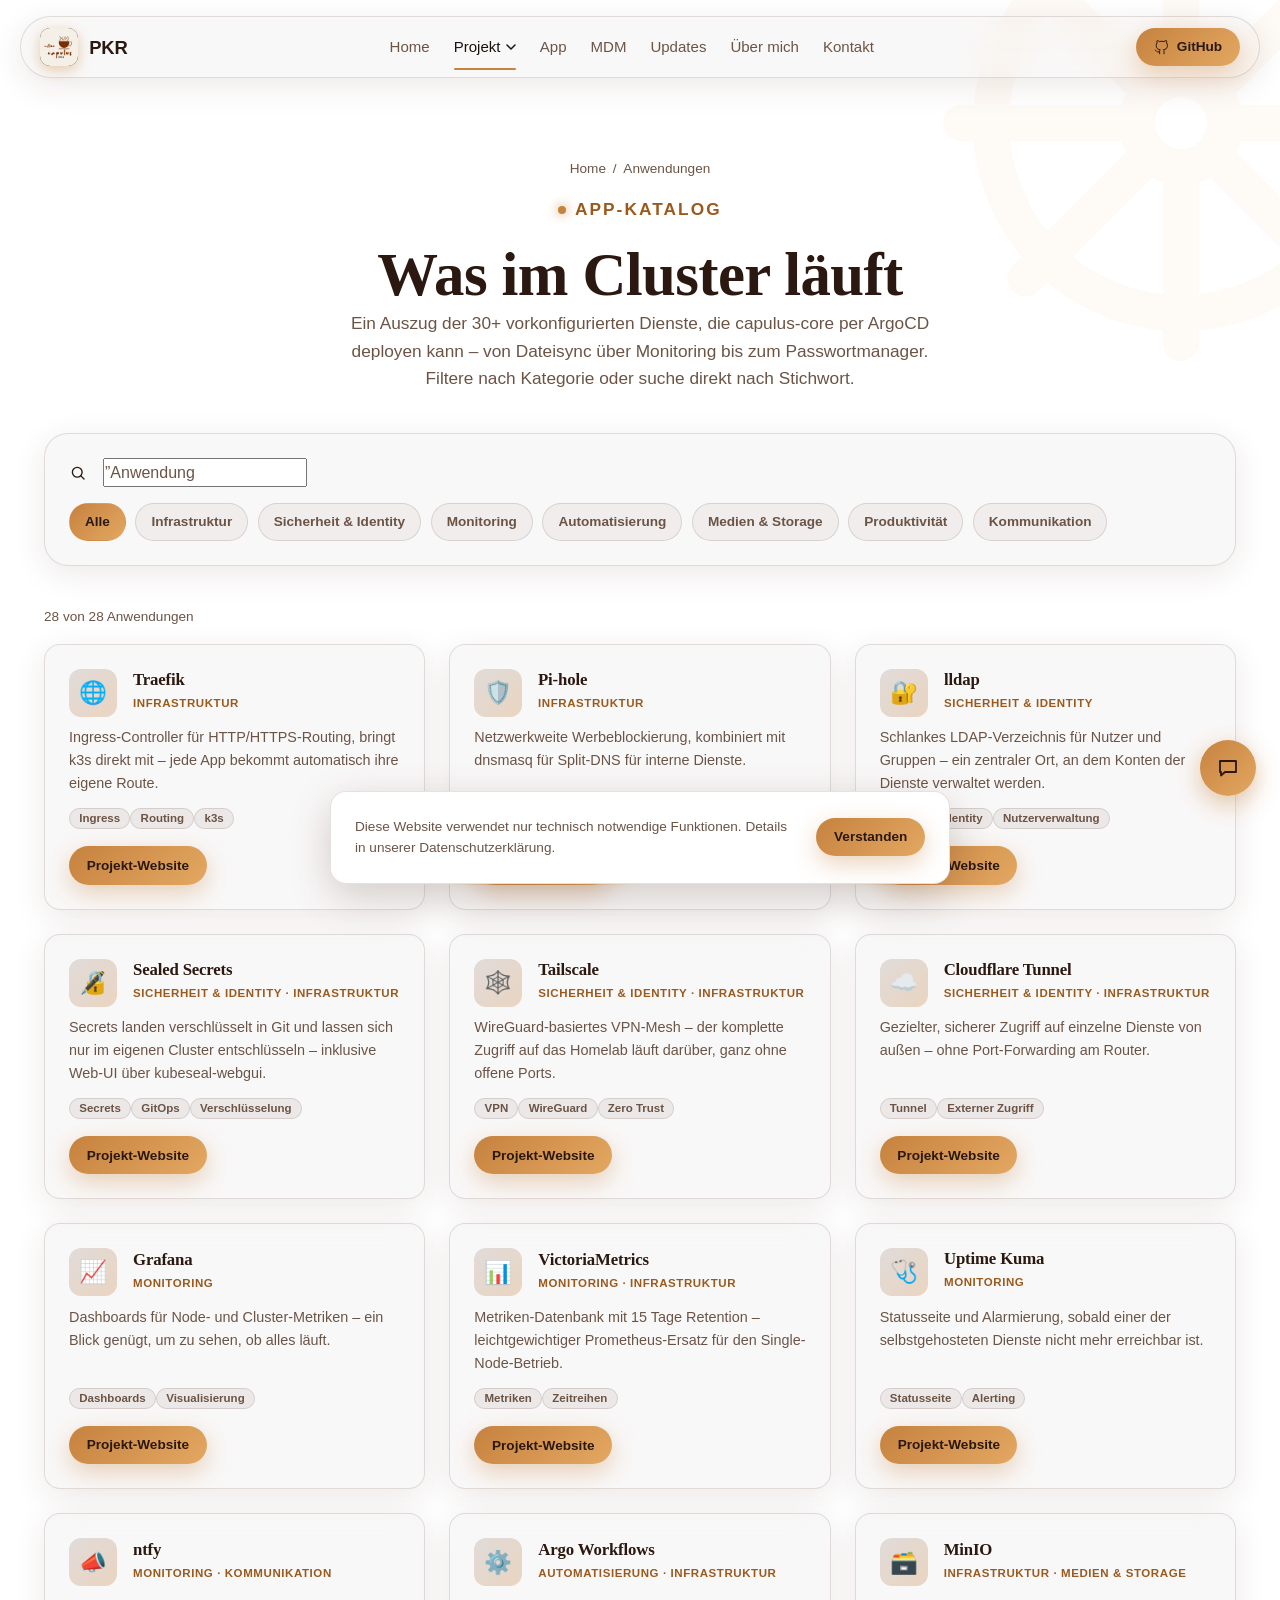
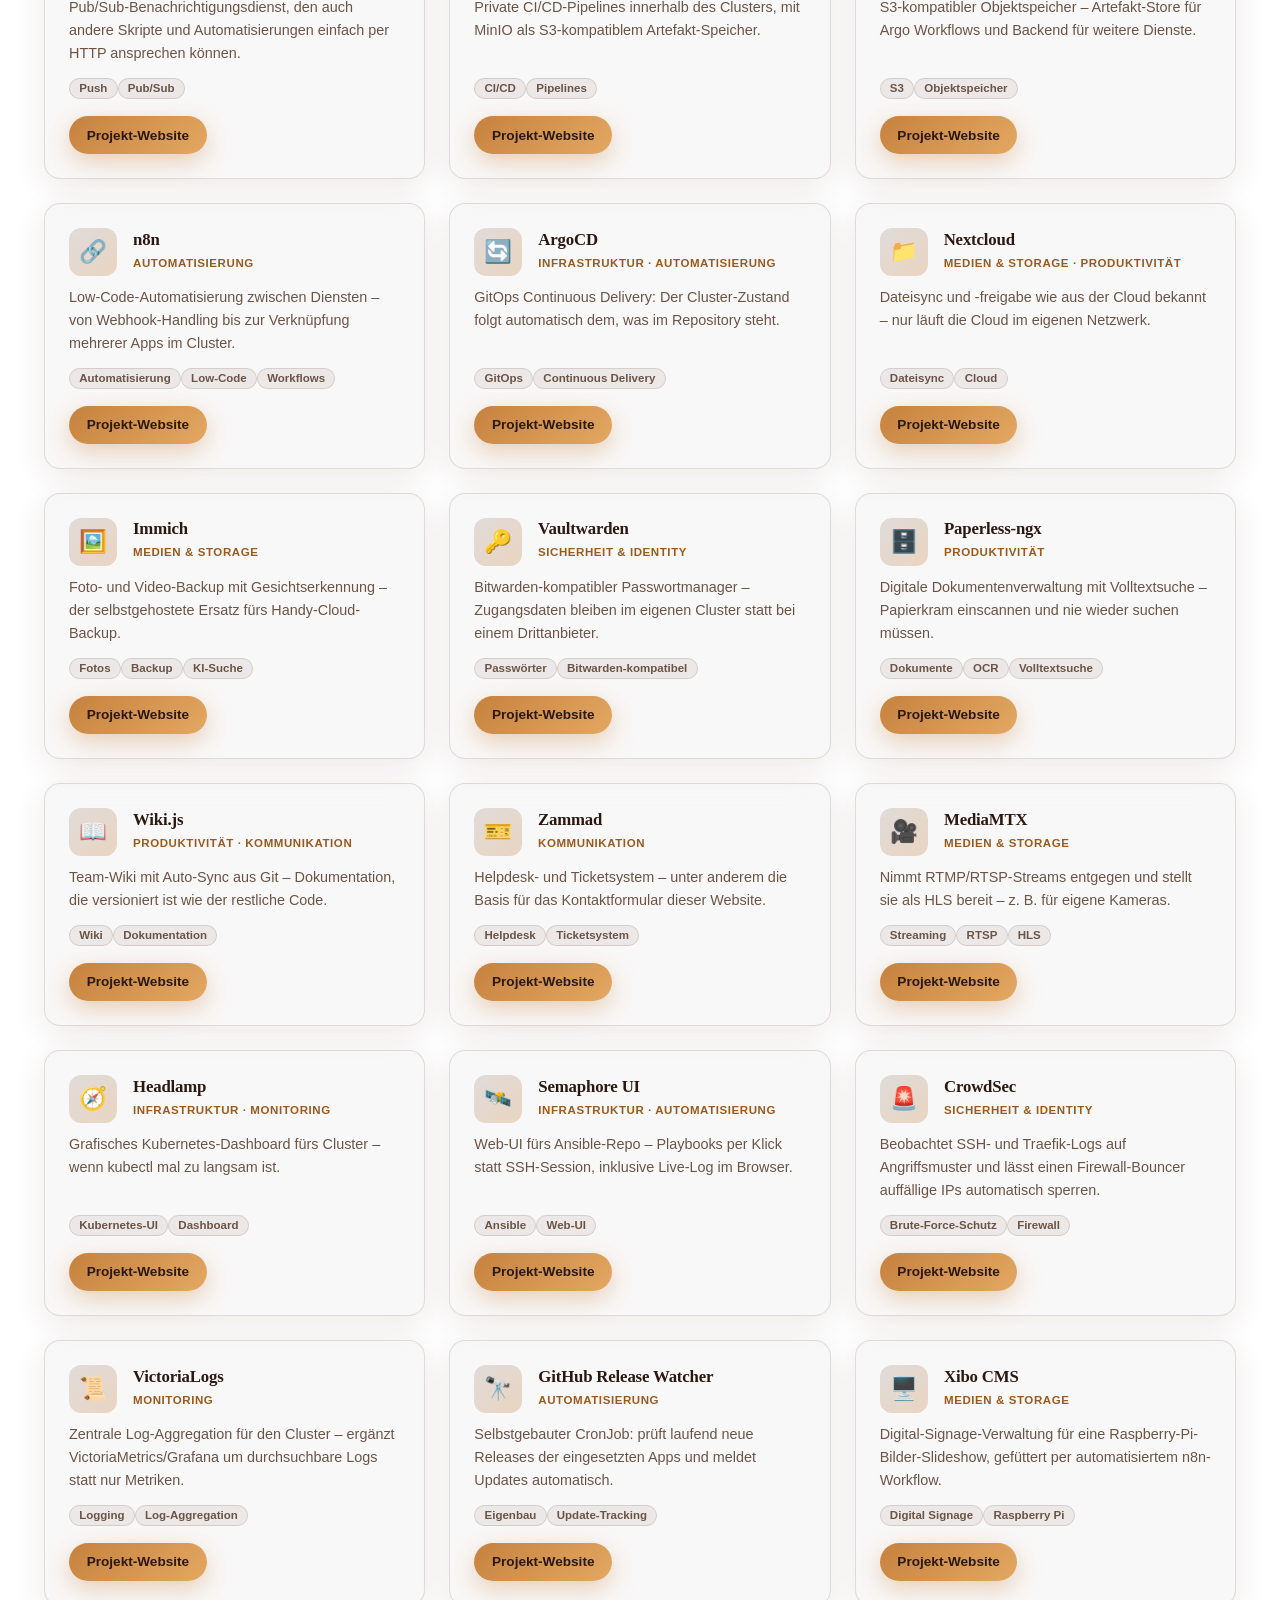
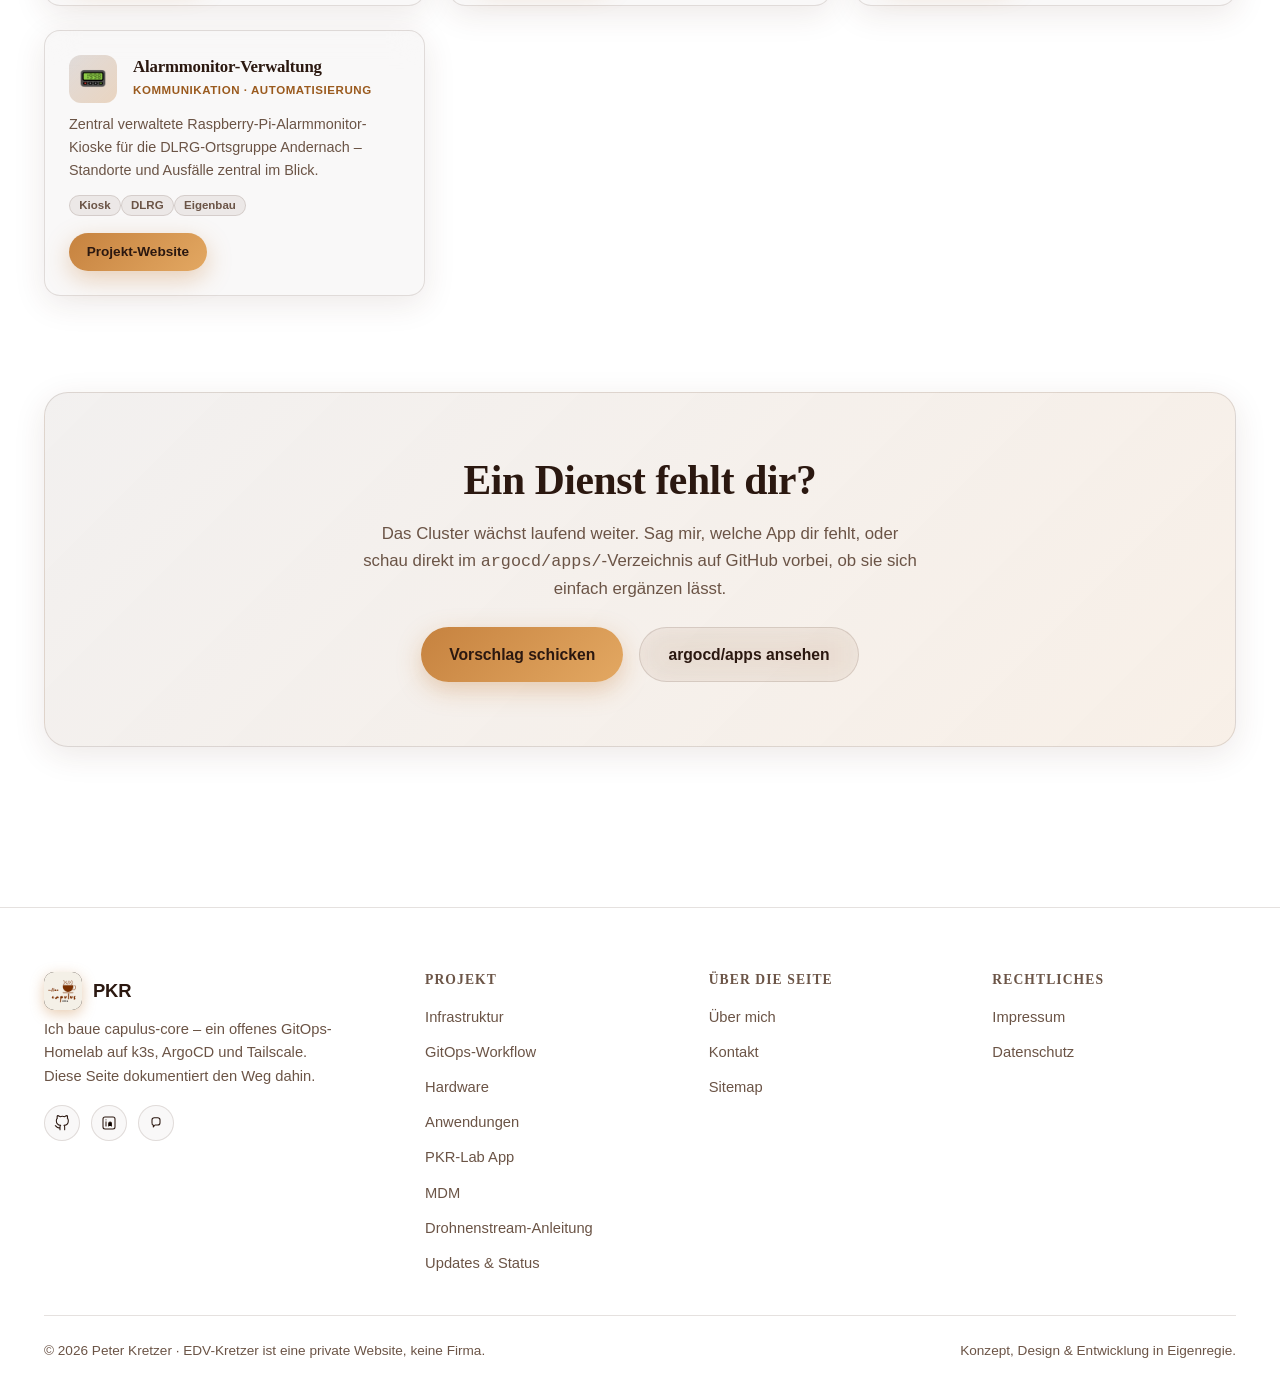
==== anwendungen.html @ 125790af "fix(seo): Domain der Website auf www.pkr-service.de umstellen Die Domain edv-kretzer.de ist abgescha" ====
<!DOCTYPE html>
<html lang="de">
<head>
  <meta charset="UTF-8">
  <meta name="viewport" content="width=device-width, initial-scale=1.0">
  <title>Anwendungen – Self-Hosted Services im capulus-core Cluster | PKR</title>
  <meta name="description" content="Ein Auszug der 30+ vorkonfigurierten Anwendungen in capulus-core: Nextcloud, Immich, Vaultwarden, Grafana, ArgoCD und mehr – durchsuchbar nach Kategorie.">
  <meta name="theme-color" content="#ffffff">
  <link rel="icon" type="image/png" href="assets/icons/logo-pkr.png">
  <meta name="robots" content="index, follow">
  <link rel="canonical" href="https://www.pkr-service.de/anwendungen/">

  <link rel="stylesheet" href="css/style.css">
  <link rel="stylesheet" href="css/animations.css">
  <meta property="og:type" content="website" data-seo>
  <meta property="og:site_name" content="PKR" data-seo>
  <meta property="og:title" content="Anwendungen – Self-Hosted Services im capulus-core Cluster" data-seo>
  <meta property="og:description" content="Ein Auszug der 30+ vorkonfigurierten Anwendungen in capulus-core: Nextcloud, Immich, Vaultwarden, Grafana, ArgoCD und mehr – durchsuchbar nach Kategorie." data-seo>
  <meta property="og:url" content="https://www.pkr-service.de/anwendungen/" data-seo>
  <meta property="og:locale" content="de_DE" data-seo>
  <meta property="og:image" content="https://www.pkr-service.de/assets/images/screenshot-uptime-kuma.png" data-seo>
  <meta name="twitter:card" content="summary_large_image" data-seo>
  <meta name="twitter:title" content="Anwendungen – Self-Hosted Services im capulus-core Cluster" data-seo>
  <meta name="twitter:description" content="Ein Auszug der 30+ vorkonfigurierten Anwendungen in capulus-core: Nextcloud, Immich, Vaultwarden, Grafana, ArgoCD und mehr – durchsuchbar nach Kategorie." data-seo>
  <script type="application/ld+json" data-seo>
{
  "@context": "https://schema.org",
  "@graph": [
    {
      "@type": "WebPage",
      "@id": "https://www.pkr-service.de/anwendungen/#webpage",
      "url": "https://www.pkr-service.de/anwendungen/",
      "name": "Anwendungen – Self-Hosted Services im capulus-core Cluster",
      "description": "Ein Auszug der 30+ vorkonfigurierten Anwendungen in capulus-core: Nextcloud, Immich, Vaultwarden, Grafana, ArgoCD und mehr – durchsuchbar nach Kategorie.",
      "inLanguage": "de-DE",
      "isPartOf": {
        "@id": "https://www.pkr-service.de/#website"
      }
    },
    {
      "@type": "BreadcrumbList",
      "itemListElement": [
        {
          "@type": "ListItem",
          "position": 1,
          "name": "Home",
          "item": "https://www.pkr-service.de/"
        },
        {
          "@type": "ListItem",
          "position": 2,
          "name": "Projekt",
          "item": "https://www.pkr-service.de/projekt/"
        },
        {
          "@type": "ListItem",
          "position": 3,
          "name": "Anwendungen",
          "item": "https://www.pkr-service.de/anwendungen/"
        }
      ]
    },
    {
      "@type": "ItemList",
      "name": "Anwendungen",
      "itemListElement": [
        {
          "@type": "ListItem",
          "position": 1,
          "name": "Traefik",
          "url": "https://traefik.io/traefik/"
        },
        {
          "@type": "ListItem",
          "position": 2,
          "name": "Pi-hole",
          "url": "https://pi-hole.net/"
        },
        {
          "@type": "ListItem",
          "position": 3,
          "name": "lldap",
          "url": "https://github.com/lldap/lldap"
        },
        {
          "@type": "ListItem",
          "position": 4,
          "name": "Sealed Secrets",
          "url": "https://github.com/bitnami-labs/sealed-secrets"
        },
        {
          "@type": "ListItem",
          "position": 5,
          "name": "Tailscale",
          "url": "https://tailscale.com/"
        },
        {
          "@type": "ListItem",
          "position": 6,
          "name": "Cloudflare Tunnel",
          "url": "https://www.cloudflare.com/products/tunnel/"
        },
        {
          "@type": "ListItem",
          "position": 7,
          "name": "Grafana",
          "url": "https://grafana.com/"
        },
        {
          "@type": "ListItem",
          "position": 8,
          "name": "VictoriaMetrics",
          "url": "https://victoriametrics.com/"
        },
        {
          "@type": "ListItem",
          "position": 9,
          "name": "Uptime Kuma",
          "url": "https://github.com/louislam/uptime-kuma"
        },
        {
          "@type": "ListItem",
          "position": 10,
          "name": "ntfy",
          "url": "https://ntfy.sh/"
        },
        {
          "@type": "ListItem",
          "position": 11,
          "name": "Argo Workflows",
          "url": "https://argoproj.github.io/workflows/"
        },
        {
          "@type": "ListItem",
          "position": 12,
          "name": "MinIO",
          "url": "https://min.io/"
        },
        {
          "@type": "ListItem",
          "position": 13,
          "name": "n8n",
          "url": "https://n8n.io/"
        },
        {
          "@type": "ListItem",
          "position": 14,
          "name": "ArgoCD",
          "url": "https://argo-cd.readthedocs.io/"
        },
        {
          "@type": "ListItem",
          "position": 15,
          "name": "Nextcloud",
          "url": "https://nextcloud.com/"
        },
        {
          "@type": "ListItem",
          "position": 16,
          "name": "Immich",
          "url": "https://immich.app/"
        },
        {
          "@type": "ListItem",
          "position": 17,
          "name": "Vaultwarden",
          "url": "https://github.com/dani-garcia/vaultwarden"
        },
        {
          "@type": "ListItem",
          "position": 18,
          "name": "Paperless-ngx",
          "url": "https://docs.paperless-ngx.com/"
        },
        {
          "@type": "ListItem",
          "position": 19,
          "name": "Wiki.js",
          "url": "https://js.wiki/"
        },
        {
          "@type": "ListItem",
          "position": 20,
          "name": "Zammad",
          "url": "https://zammad.org/"
        },
        {
          "@type": "ListItem",
          "position": 21,
          "name": "MediaMTX",
          "url": "https://github.com/bluenviron/mediamtx"
        },
        {
          "@type": "ListItem",
          "position": 22,
          "name": "Headlamp",
          "url": "https://headlamp.dev/"
        },
        {
          "@type": "ListItem",
          "position": 23,
          "name": "Semaphore UI",
          "url": "https://semaphoreui.com/"
        },
        {
          "@type": "ListItem",
          "position": 24,
          "name": "CrowdSec",
          "url": "https://www.crowdsec.net/"
        },
        {
          "@type": "ListItem",
          "position": 25,
          "name": "VictoriaLogs",
          "url": "https://docs.victoriametrics.com/victorialogs/"
        },
        {
          "@type": "ListItem",
          "position": 26,
          "name": "GitHub Release Watcher",
          "url": "https://github.com/pkr-lab/capulus-core/tree/main/argocd/apps/tech/github-release-watcher"
        },
        {
          "@type": "ListItem",
          "position": 27,
          "name": "Xibo CMS",
          "url": "https://xibosignage.com/"
        },
        {
          "@type": "ListItem",
          "position": 28,
          "name": "Alarmmonitor-Verwaltung",
          "url": "https://github.com/pkr-lab/capulus-core/tree/main/argocd/apps/tech/alamos-apager"
        }
      ]
    }
  ]
}
  </script>
</head>
<body>
  <div class="bg-wheel bg-wheel-sm" aria-hidden="true"><svg><use href="assets/icons/sprite.svg#icon-wheel"></use></svg></div>
  <a class="skip-link" href="#main">Zum Inhalt springen</a>

  <header class="site-header">
    <div class="container nav-inner glass">
      <a href="index.html" class="brand" aria-label="PKR Startseite">
        <span class="brand-mark"><img src="assets/icons/logo-pkr.png" width="38" height="38" alt=""></span>
        <span>PKR</span>
      </a>
      <nav class="nav-links" aria-label="Hauptnavigation">
        <a href="index.html">Home</a>
        <div class="nav-dropdown">
          <button type="button" class="nav-dropdown-trigger" aria-expanded="false" aria-haspopup="true" aria-controls="projekt-menu">
            Projekt
            <svg class="nav-dropdown-caret" width="10" height="10" viewBox="0 0 10 6" aria-hidden="true"><path d="M1 1l4 4 4-4" stroke="currentColor" stroke-width="1.5" fill="none" stroke-linecap="round" stroke-linejoin="round"/></svg>
          </button>
          <div class="nav-dropdown-menu" id="projekt-menu">
            <a href="projekt.html">Projekt-Übersicht</a>
            <a href="capulus.html">capulus im Überblick</a>
            <a href="anwendungen.html" aria-current="page">Anwendungen</a>
            <a href="mediamtx-drohnenstream.html">Drohnenstream-Anleitung</a>
          </div>
        </div>
        <a href="app.html">App</a>
        <a href="mdm.html">MDM</a>
        <a href="updates.html">Updates</a>
        <a href="ueber-mich.html">Über mich</a>
        <a href="kontakt.html">Kontakt</a>
      </nav>
      <a href="https://github.com/pkr-lab" target="_blank" rel="noopener" class="btn btn-primary btn-sm nav-cta"><svg width="15" height="15"><use href="assets/icons/sprite.svg#icon-github"></use></svg> GitHub</a>
      <button class="nav-toggle" aria-label="Menü öffnen" aria-expanded="false" aria-controls="mobile-menu">
        <span></span><span></span><span></span>
      </button>
    </div>
  </header>

  <div class="mobile-menu" id="mobile-menu">
    <a href="index.html">Home</a>
    <a href="projekt.html">Projekt</a>
    <a href="capulus.html" class="sub">capulus im Überblick</a>
    <a href="anwendungen.html" aria-current="page" class="sub">Anwendungen</a>
    <a href="mediamtx-drohnenstream.html" class="sub">Drohnenstream-Anleitung</a>
    <a href="app.html">App</a>
    <a href="mdm.html">MDM</a>
    <a href="updates.html">Updates</a>
    <a href="ueber-mich.html">Über mich</a>
    <a href="kontakt.html">Kontakt</a>
    <a href="https://github.com/pkr-lab" target="_blank" rel="noopener" class="btn btn-primary mt-4"><svg width="16" height="16"><use href="assets/icons/sprite.svg#icon-github"></use></svg> GitHub ansehen</a>
  </div>

  <main id="main">
    <section class="page-hero container">
      <div class="breadcrumbs"><a href="index.html">Home</a><span>/</span><span>Anwendungen</span></div>
      <p class="eyebrow text-center">App-Katalog</p>
      <h1>Was im Cluster läuft</h1>
      <p>Ein Auszug der 30+ vorkonfigurierten Dienste, die capulus-core per ArgoCD deployen kann – von Dateisync über Monitoring bis zum Passwortmanager. Filtere nach Kategorie oder suche direkt nach Stichwort.</p>
    </section>

    <section class="container">
      <div class="toolbar glass">
        <div class="search-row">
          <svg width="18" height="18" aria-hidden="true"><use href="assets/icons/sprite.svg#icon-search"></use></svg>
          <label class="visually-hidden" for="app-search">Anwendungen durchsuchen</label>
          <input type=”search” id=”app-search” placeholder=”Anwendung suchen, z. B. „Nextcloud”…” autocomplete=”off”>
        </div>
        <div class="filter-row" id="filter-row" role="group" aria-label="Nach Bereich filtern"></div>
      </div>

      <p class="results-meta" id="results-meta" aria-live="polite">Anwendungen werden geladen …</p>

      <div class="grid grid-3" id="app-grid" aria-live="polite"></div>
    </section>

    <section class="section">
      <div class="container">
        <div class="cta-section glass reveal">
          <h2>Ein Dienst fehlt dir?</h2>
          <p>Das Cluster wächst laufend weiter. Sag mir, welche App dir fehlt, oder schau direkt im <code>argocd/apps/</code>-Verzeichnis auf GitHub vorbei, ob sie sich einfach ergänzen lässt.</p>
          <div class="cta-actions">
            <a href="kontakt.html?interesse=Neuer%20Dienst" class="btn btn-primary">Vorschlag schicken</a>
            <a href="https://github.com/pkr-lab/capulus-core/tree/main/argocd/apps" target="_blank" rel="noopener" class="btn btn-outline">argocd/apps ansehen</a>
          </div>
        </div>
      </div>
    </section>
  </main>

  <footer class="site-footer">
    <div class="container">
      <div class="footer-grid">
        <div class="footer-brand">
          <a href="index.html" class="brand">
            <span class="brand-mark"><img src="assets/icons/logo-pkr.png" width="38" height="38" alt=""></span>
            <span>PKR</span>
          </a>
          <p>Ich baue capulus-core – ein offenes GitOps-Homelab auf k3s, ArgoCD und Tailscale. Diese Seite dokumentiert den Weg dahin.</p>
          <div class="social-row mt-2">
            <a href="https://github.com/pkr-lab" target="_blank" rel="noopener" aria-label="GitHub"><svg width="16" height="16"><use href="assets/icons/sprite.svg#icon-github"></use></svg></a>
            <a href="#" aria-label="LinkedIn"><svg width="16" height="16"><use href="assets/icons/sprite.svg#icon-linkedin"></use></svg></a>
            <a href="#" aria-label="Mastodon"><svg width="16" height="16"><use href="assets/icons/sprite.svg#icon-mastodon"></use></svg></a>
          </div>
        </div>
        <div class="footer-col">
          <h4>Projekt</h4>
          <ul>
            <li><a href="projekt.html#infrastruktur">Infrastruktur</a></li>
            <li><a href="projekt.html#gitops">GitOps-Workflow</a></li>
            <li><a href="projekt.html#hardware">Hardware</a></li>
            <li><a href="anwendungen.html">Anwendungen</a></li>
            <li><a href="app.html">PKR-Lab App</a></li>
            <li><a href="mdm.html">MDM</a></li>
            <li><a href="mediamtx-drohnenstream.html">Drohnenstream-Anleitung</a></li>
            <li><a href="updates.html">Updates &amp; Status</a></li>
          </ul>
        </div>
        <div class="footer-col">
          <h4>Über die Seite</h4>
          <ul>
            <li><a href="ueber-mich.html">Über mich</a></li>
            <li><a href="kontakt.html">Kontakt</a></li>
            <li><a href="sitemap.html">Sitemap</a></li>
          </ul>
        </div>
        <div class="footer-col">
          <h4>Rechtliches</h4>
          <ul>
            <li><a href="impressum.html">Impressum</a></li>
            <li><a href="datenschutz.html">Datenschutz</a></li>
          </ul>
        </div>
      </div>
      <div class="footer-bottom">
        <span>© <span data-year></span> Peter Kretzer · EDV-Kretzer ist eine private Website, keine Firma.</span>
        <span>Konzept, Design &amp; Entwicklung in Eigenregie.</span>
      </div>
    </div>
  </footer>

  <div class="info-banner glass" role="status">
    <p>Diese Website verwendet nur technisch notwendige Funktionen. Details in unserer <a href="datenschutz.html">Datenschutzerklärung</a>.</p>
    <div class="info-banner-actions">
      <button class="btn btn-primary btn-sm" data-banner-accept>Verstanden</button>
    </div>
  </div>

  <script src="js/main.js"></script>
  <script src="js/apps.js"></script>

  <button type="button" class="open-zammad-chat chat-fab" aria-label="Chat öffnen">
    <svg width="22" height="22" aria-hidden="true"><use href="assets/icons/sprite.svg#icon-chat"></use></svg>
  </button>

  <!-- Zammad Live-Chat -->
  <script src="https://support-tech.pke-lab.de/assets/chat/chat-no-jquery.min.js"></script>
  <script>
    (function () {
      new ZammadChat({
        chatId: 1,
        show: false,
        flat: true,
        background: '#3e2b22',
        fontSize: '12px',
        title: '<strong>Chat</strong> mit mir'
      });
    })();
  </script>
</body>
</html>
---- css/style.css ----
/* =========================================================
   EDV-Kretzer – Haupt-Stylesheet
   Mobile-First, Glassmorphism
   ========================================================= */

/* ---------- Design Tokens ---------- */
:root {
  /* Farben – Kaffee-Palette */
  --color-primary: #4a2c1f;
  --color-primary-light: #6e4530;
  --color-accent: #c6823f;
  --color-accent-light: #e3a862;
  --color-copper: #d9935a;
  --color-gold: #f0b87a;
  --color-danger: #c1440e;
  --color-bg-dark: #1b120d;
  --color-bg-dark-2: #26160f;
  --color-accent-text: #9a5a1e;
  --color-bg: #ffffff;
  --color-bg-light: #f4e8d8;
  --color-white: #ffffff;
  --color-heading: #1b120d;
  --color-text: #2b1810;
  --color-text-muted: #6b5446;
  --color-text-dark: #2b1810;

  /* Flächen auf hellem Grund (auf dunklen Mockups umgekehrt, siehe unten) */
  --tint-1: rgba(74, 44, 31, 0.03);
  --tint-2: rgba(74, 44, 31, 0.05);
  --tint-3: rgba(74, 44, 31, 0.08);

  /* Glas-Effekt */
  --glass-bg: rgba(74, 44, 31, 0.03);
  --glass-bg-strong: rgba(74, 44, 31, 0.07);
  --glass-border: rgba(74, 44, 31, 0.14);
  --glass-blur: 16px;
  --glass-shadow: 0 8px 32px rgba(74, 44, 31, 0.1);

  /* Typografie */
  --font-base: -apple-system, BlinkMacSystemFont, "Segoe UI", Roboto, Helvetica, Arial, sans-serif;
  --font-display: Georgia, "Iowan Old Style", "Palatino Linotype", Palatino, serif;
  --font-mono: ui-monospace, "SF Mono", Menlo, Consolas, "Roboto Mono", monospace;

  /* Radius & Spacing */
  --radius-sm: 8px;
  --radius-md: 16px;
  --radius-lg: 24px;
  --radius-pill: 999px;
  --space-1: 0.5rem;
  --space-2: 1rem;
  --space-3: 1.5rem;
  --space-4: 2.5rem;
  --space-5: 4rem;
  --space-6: 6rem;

  /* Layout */
  --container-width: 1240px;
  --header-height: 76px;

  /* Transitions */
  --ease: cubic-bezier(0.2, 0.8, 0.2, 1);
  --transition-fast: 0.2s var(--ease);
  --transition-med: 0.4s var(--ease);
}

/* Dunkle Mockups (Terminal, Monitor) behalten das dunkle Farbschema */
.device,
.monitor-frame {
  --color-text: #f4e8d8;
  --color-text-muted: #c9ab8e;
  --color-heading: #ffffff;
  --color-accent-text: var(--color-accent-light);
  --tint-1: rgba(255, 230, 200, 0.03);
  --tint-2: rgba(255, 230, 200, 0.05);
  --tint-3: rgba(255, 230, 200, 0.08);
  --glass-bg: rgba(255, 230, 200, 0.06);
  --glass-bg-strong: rgba(255, 230, 200, 0.1);
  --glass-border: rgba(255, 220, 180, 0.14);
  color: var(--color-text);
}

/* ---------- Reset ---------- */
*,
*::before,
*::after {
  box-sizing: border-box;
  margin: 0;
  padding: 0;
}

html {
  scroll-behavior: smooth;
  -webkit-text-size-adjust: 100%;
}

@media (prefers-reduced-motion: reduce) {
  html {
    scroll-behavior: auto;
  }
  *,
  *::before,
  *::after {
    animation-duration: 0.01ms !important;
    animation-iteration-count: 1 !important;
    transition-duration: 0.01ms !important;
    scroll-behavior: auto !important;
  }
}

body {
  font-family: var(--font-base);
  background: var(--color-bg);
  color: var(--color-text);
  line-height: 1.6;
  min-height: 100vh;
  overflow-x: hidden;
}

img {
  max-width: 100%;
  display: block;
}

a {
  color: inherit;
  text-decoration: none;
}

ul {
  list-style: none;
}

button {
  font: inherit;
  cursor: pointer;
  border: none;
  background: none;
  color: inherit;
}

input,
textarea,
select {
  font: inherit;
  color: inherit;
}

h1, h2, h3, h4 {
  font-family: var(--font-display);
  font-weight: 700;
  line-height: 1.15;
  letter-spacing: -0.01em;
}

h1 { font-size: clamp(2.2rem, 5vw + 1rem, 3.8rem); }
h2 { font-size: clamp(1.8rem, 3vw + 1rem, 2.6rem); }
h3 { font-size: clamp(1.3rem, 1.5vw + 1rem, 1.6rem); }

p { color: var(--color-text-muted); }

.container {
  width: 100%;
  max-width: var(--container-width);
  margin-inline: auto;
  padding-inline: var(--space-2);
}

@media (min-width: 768px) {
  .container { padding-inline: var(--space-3); }
}

.section {
  padding-block: var(--space-6);
}

.section-head {
  max-width: 720px;
  margin-inline: auto;
  text-align: center;
  margin-bottom: var(--space-5);
}

.eyebrow {
  display: inline-flex;
  align-items: center;
  gap: 0.5em;
  font-size: 0.8rem;
  font-weight: 700;
  letter-spacing: 0.12em;
  text-transform: uppercase;
  color: var(--color-accent-text);
  margin-bottom: var(--space-2);
}

.eyebrow::before {
  content: "";
  width: 8px;
  height: 8px;
  border-radius: 50%;
  background: var(--color-accent);
  box-shadow: 0 0 12px var(--color-accent);
}

.section-head h2 { margin-bottom: var(--space-2); }
.section-head p { font-size: 1.05rem; }

/* Skip Link (a11y) */
.skip-link {
  position: absolute;
  left: -999px;
  top: 0;
  background: var(--color-accent);
  color: var(--color-text-dark);
  padding: 0.75em 1.25em;
  z-index: 999;
  border-radius: 0 0 var(--radius-sm) 0;
}
.skip-link:focus {
  left: 0;
}

:focus-visible {
  outline: 2px solid var(--color-accent);
  outline-offset: 3px;
  border-radius: 4px;
}

/* ---------- Glassmorphism Basiskomponenten ---------- */
.glass {
  background: var(--glass-bg);
  border: 1px solid var(--glass-border);
  backdrop-filter: blur(var(--glass-blur)) saturate(140%);
  -webkit-backdrop-filter: blur(var(--glass-blur)) saturate(140%);
  box-shadow: var(--glass-shadow);
}

.glass-card {
  background: var(--glass-bg);
  border: 1px solid var(--glass-border);
  backdrop-filter: blur(var(--glass-blur)) saturate(140%);
  -webkit-backdrop-filter: blur(var(--glass-blur)) saturate(140%);
  border-radius: var(--radius-md);
  box-shadow: var(--glass-shadow);
  transition: transform var(--transition-med), box-shadow var(--transition-med), border-color var(--transition-med);
}

.glass-card:hover {
  transform: translateY(-6px);
  border-color: rgba(74, 44, 31, 0.28);
  box-shadow: 0 20px 45px rgba(74, 44, 31, 0.16);
}

/* ---------- Buttons ---------- */
.btn {
  display: inline-flex;
  align-items: center;
  justify-content: center;
  gap: 0.6em;
  padding: 0.9em 1.8em;
  border-radius: var(--radius-pill);
  font-weight: 600;
  font-size: 0.98rem;
  transition: transform var(--transition-fast), box-shadow var(--transition-fast), background var(--transition-fast), border-color var(--transition-fast);
  white-space: nowrap;
}

.btn-primary {
  background: linear-gradient(135deg, var(--color-accent) 0%, var(--color-accent-light) 100%);
  color: var(--color-text-dark);
  box-shadow: 0 8px 24px rgba(198, 130, 63, 0.35);
}
.btn-primary:hover {
  transform: translateY(-2px);
  box-shadow: 0 12px 32px rgba(198, 130, 63, 0.5);
}

.btn-outline {
  background: var(--glass-bg);
  border: 1px solid var(--glass-border);
  backdrop-filter: blur(var(--glass-blur));
  -webkit-backdrop-filter: blur(var(--glass-blur));
  color: var(--color-text);
}
.btn-outline:hover {
  background: var(--glass-bg-strong);
  transform: translateY(-2px);
}

.btn-sm {
  padding: 0.6em 1.3em;
  font-size: 0.85rem;
}

.btn-block { width: 100%; }

/* ---------- Header / Navigation ---------- */
.site-header {
  position: sticky;
  top: 0;
  z-index: 200;
  padding: var(--space-2) 0;
  transition: background var(--transition-med);
}

.site-header .nav-inner {
  display: flex;
  align-items: center;
  justify-content: space-between;
  gap: var(--space-2);
  padding: 0.7em 1.2em;
  border-radius: var(--radius-pill);
  transition: background var(--transition-med);
}

.site-header.scrolled .nav-inner {
  background: rgba(255, 255, 255, 0.88);
}

.brand {
  display: flex;
  align-items: center;
  gap: 0.6em;
  font-weight: 800;
  font-size: 1.15rem;
  letter-spacing: -0.01em;
  flex-shrink: 0;
}

.brand-mark {
  width: 38px;
  height: 38px;
  border-radius: 10px;
  overflow: hidden;
  display: flex;
  align-items: center;
  justify-content: center;
  background: var(--color-bg-dark);
  box-shadow: 0 4px 14px rgba(198, 130, 63, 0.4);
  flex-shrink: 0;
}

.brand-mark img { width: 100%; height: 100%; object-fit: cover; display: block; }

.brand span em {
  font-style: normal;
  color: var(--color-accent-text);
}

.nav-links {
  display: none;
  align-items: center;
  gap: var(--space-3);
}

.nav-links a {
  font-size: 0.94rem;
  font-weight: 500;
  color: var(--color-text-muted);
  position: relative;
  padding: 0.3em 0;
  transition: color var(--transition-fast);
}

.nav-links a:hover,
.nav-links a[aria-current="page"] {
  color: var(--color-heading);
}

.nav-links a[aria-current="page"]::after {
  content: "";
  position: absolute;
  left: 0;
  right: 0;
  bottom: -6px;
  height: 2px;
  background: var(--color-accent);
  border-radius: 2px;
}

.nav-dropdown {
  position: relative;
}

.nav-dropdown-trigger {
  display: flex;
  align-items: center;
  gap: 0.35em;
  font: inherit;
  font-size: 0.94rem;
  font-weight: 500;
  color: var(--color-text-muted);
  padding: 0.3em 0;
  position: relative;
  cursor: pointer;
  transition: color var(--transition-fast);
}

.nav-dropdown-trigger:hover,
.nav-dropdown-trigger[aria-expanded="true"],
.nav-dropdown-trigger.active {
  color: var(--color-heading);
}

.nav-dropdown-trigger.active::after {
  content: "";
  position: absolute;
  left: 0;
  right: 0;
  bottom: -6px;
  height: 2px;
  background: var(--color-accent);
  border-radius: 2px;
}

.nav-dropdown-caret {
  transition: transform var(--transition-fast);
}

.nav-dropdown:hover .nav-dropdown-caret,
.nav-dropdown-trigger[aria-expanded="true"] .nav-dropdown-caret {
  transform: rotate(180deg);
}

.nav-dropdown-menu {
  position: absolute;
  top: calc(100% + 14px);
  left: 50%;
  transform: translate(-50%, -6px);
  min-width: 240px;
  padding: 0.4em;
  border-radius: var(--radius-md);
  background: rgba(255, 255, 255, 0.98);
  backdrop-filter: blur(var(--glass-blur));
  -webkit-backdrop-filter: blur(var(--glass-blur));
  border: 1px solid var(--glass-border);
  box-shadow: var(--glass-shadow);
  display: flex;
  flex-direction: column;
  gap: 2px;
  opacity: 0;
  pointer-events: none;
  transition: opacity var(--transition-fast), transform var(--transition-fast);
  z-index: 220;
}

.nav-dropdown:hover .nav-dropdown-menu,
.nav-dropdown.open .nav-dropdown-menu {
  opacity: 1;
  pointer-events: auto;
  transform: translate(-50%, 0);
}

.nav-dropdown-menu a {
  display: block;
  padding: 0.65em 0.9em;
  border-radius: var(--radius-sm);
  font-size: 0.92rem;
  font-weight: 500;
  color: var(--color-text-muted);
  white-space: nowrap;
  transition: background var(--transition-fast), color var(--transition-fast);
}

.nav-dropdown-menu a:hover,
.nav-dropdown-menu a[aria-current="page"] {
  background: var(--glass-bg-strong);
  color: var(--color-heading);
}

.nav-cta {
  display: none;
}

.nav-toggle {
  display: flex;
  flex-direction: column;
  gap: 5px;
  padding: 0.5em;
  z-index: 210;
}

.nav-toggle span {
  width: 24px;
  height: 2px;
  background: var(--color-heading);
  border-radius: 2px;
  transition: transform var(--transition-fast), opacity var(--transition-fast);
}

.nav-toggle[aria-expanded="true"] span:nth-child(1) {
  transform: translateY(7px) rotate(45deg);
}
.nav-toggle[aria-expanded="true"] span:nth-child(2) {
  opacity: 0;
}
.nav-toggle[aria-expanded="true"] span:nth-child(3) {
  transform: translateY(-7px) rotate(-45deg);
}

.mobile-menu {
  position: fixed;
  inset: 0;
  z-index: 150;
  background: rgba(255, 255, 255, 0.94);
  backdrop-filter: blur(20px);
  -webkit-backdrop-filter: blur(20px);
  display: flex;
  flex-direction: column;
  align-items: center;
  justify-content: center;
  gap: var(--space-3);
  padding-block: var(--space-5);
  overflow-y: auto;
  transform: translateY(-100%);
  opacity: 0;
  transition: transform var(--transition-med), opacity var(--transition-med);
}

.mobile-menu.open {
  transform: translateY(0);
  opacity: 1;
}

.mobile-menu a {
  font-size: 1.4rem;
  font-weight: 600;
}

.mobile-menu a.sub {
  font-size: 1.05rem;
  font-weight: 500;
  color: var(--color-text-muted);
  margin-top: -0.7rem;
}

.mobile-menu a[aria-current="page"] {
  color: var(--color-accent-text);
}

@media (min-width: 960px) {
  .nav-links { display: flex; }
  .nav-cta { display: inline-flex; }
  .nav-toggle { display: none; }
  .mobile-menu { display: none !important; }
}

/* ---------- Hero ---------- */
.hero {
  position: relative;
  padding-block: var(--space-6) var(--space-5);
  overflow: hidden;
}

.hero-glow {
  position: absolute;
  top: -20%;
  left: 50%;
  width: 900px;
  height: 900px;
  transform: translateX(-50%);
  background: radial-gradient(circle, rgba(198, 130, 63, 0.08) 0%, rgba(74, 44, 31, 0.05) 40%, transparent 70%);
  filter: blur(10px);
  pointer-events: none;
  z-index: 0;
  animation: pulse-glow 8s ease-in-out infinite;
}

.hero-inner {
  position: relative;
  z-index: 1;
  display: grid;
  gap: var(--space-4);
  align-items: center;
}

@media (min-width: 960px) {
  .hero-inner {
    grid-template-columns: 1.1fr 0.9fr;
  }
}

.hero-content h1 { margin-bottom: var(--space-2); }
.hero-content h1 em {
  font-style: normal;
  background: linear-gradient(120deg, var(--color-accent-text), var(--color-accent) 60%, var(--color-copper));
  -webkit-background-clip: text;
  background-clip: text;
  color: transparent;
}

.hero-content p {
  font-size: 1.15rem;
  max-width: 540px;
  margin-bottom: var(--space-3);
}

.hero-actions {
  display: flex;
  flex-wrap: wrap;
  gap: var(--space-2);
  margin-bottom: var(--space-4);
}

.hero-stats {
  display: grid;
  grid-template-columns: repeat(3, 1fr);
  gap: var(--space-2);
  max-width: 480px;
}

.hero-stats .stat {
  padding: var(--space-2);
  border-radius: var(--radius-md);
  text-align: center;
}

.hero-stats .stat strong {
  display: block;
  font-size: 1.6rem;
  color: var(--color-heading);
  font-weight: 800;
}
.hero-stats .stat span {
  font-size: 0.78rem;
  color: var(--color-text-muted);
}

.hero-visual {
  position: relative;
  aspect-ratio: 4 / 3.2;
  border-radius: var(--radius-lg);
  padding: var(--space-3);
  display: flex;
  align-items: center;
  justify-content: center;
  perspective: 1200px;
}

.device {
  width: 100%;
  border-radius: var(--radius-md);
  overflow: hidden;
  border: 1px solid var(--glass-border);
  background: linear-gradient(160deg, #4a2c1f, #1b120d);
  box-shadow: 0 25px 60px rgba(74,44,31,0.3);
  animation: float-y 6s ease-in-out infinite;
}

.device svg { width: 100%; height: auto; display: block; }

.device .screen-bar {
  display: flex;
  gap: 6px;
  padding: 12px 16px;
  background: rgba(15, 8, 4, 0.25);
}
.device .screen-bar span {
  width: 9px;
  height: 9px;
  border-radius: 50%;
  background: rgba(255, 230, 200, 0.25);
}

.code-screen {
  padding: 1.4rem;
  font-family: var(--font-mono);
  font-size: 0.82rem;
  line-height: 1.9;
  color: var(--color-text);
  overflow-x: auto;
  -webkit-overflow-scrolling: touch;
  white-space: nowrap;
}
.code-screen .tok-muted { color: var(--color-text-muted); }
.code-screen .tok-key { color: var(--color-accent-text); font-weight: 600; }
.code-screen .tok-var { color: var(--color-copper); }
.code-screen .tok-hl { color: var(--color-gold); font-weight: 600; }

.code-cursor {
  display: inline-block;
  width: 0.5em;
  height: 1em;
  margin-left: 0.15em;
  background: var(--color-accent-light);
  vertical-align: text-bottom;
  animation: code-blink 1s steps(1) infinite;
}

.badge-float {
  position: absolute;
  padding: 0.6em 1em;
  border-radius: var(--radius-pill);
  font-size: 0.8rem;
  font-weight: 600;
  display: flex;
  align-items: center;
  gap: 0.5em;
  background: rgba(255, 255, 255, 0.92);
  z-index: 2;
  animation: float-y 5s ease-in-out infinite;
}

.badge-float.b1 { top: 6%; left: -4%; animation-delay: 0.5s; }
.badge-float.b2 { bottom: 8%; right: -6%; animation-delay: 1.2s; }

@media (max-width: 959px) {
  .badge-float { padding: 0.5em 0.85em; font-size: 0.72rem; max-width: calc(50% - 0.5em); }
  .badge-float.b1 { left: 2%; }
  .badge-float.b2 { right: 2%; }
}

.badge-float .dot {
  width: 8px; height: 8px; border-radius: 50%;
  background: #4caf50;
  box-shadow: 0 0 10px #4caf50;
}

/* ---------- Logo / Trust bar ---------- */
.trust-bar {
  padding-block: var(--space-3);
  border-top: 1px solid var(--glass-border);
  border-bottom: 1px solid var(--glass-border);
}
.trust-bar-inner {
  display: flex;
  flex-wrap: wrap;
  gap: var(--space-4);
  align-items: center;
  justify-content: center;
  text-align: center;
}
.trust-bar span.label {
  font-size: 0.78rem;
  text-transform: uppercase;
  letter-spacing: 0.1em;
  color: var(--color-text-muted);
  width: 100%;
}
.trust-bar .orgs {
  display: flex;
  flex-wrap: wrap;
  gap: var(--space-4);
  justify-content: center;
  font-weight: 700;
  color: var(--color-text-muted);
  opacity: 0.85;
  font-size: 1rem;
}

/* ---------- Cards Grid (Products/Features) ---------- */
.grid {
  display: grid;
  gap: var(--space-3);
}

.grid-3 { grid-template-columns: 1fr; }
.grid-2 { grid-template-columns: 1fr; }
.grid-4 { grid-template-columns: 1fr; }

@media (min-width: 640px) {
  .grid-2 { grid-template-columns: repeat(2, 1fr); }
  .grid-4 { grid-template-columns: repeat(2, 1fr); }
}

@media (min-width: 960px) {
  .grid-3 { grid-template-columns: repeat(3, 1fr); }
  .grid-4 { grid-template-columns: repeat(4, 1fr); }
}

.product-card, .feature-card {
  padding: var(--space-3);
  border-radius: var(--radius-md);
  display: flex;
  flex-direction: column;
  gap: var(--space-1);
}

.card-icon {
  width: 54px;
  height: 54px;
  border-radius: var(--radius-sm);
  display: flex;
  align-items: center;
  justify-content: center;
  background: linear-gradient(135deg, rgba(74,44,31,0.7), rgba(198,130,63,0.5));
  margin-bottom: var(--space-2);
  box-shadow: inset 0 0 0 1px rgba(255,230,200,0.12);
}
.card-icon svg { width: 26px; height: 26px; color: #fff; }

.product-card h3 { margin-bottom: 0.2em; }
.product-card p { font-size: 0.95rem; margin-bottom: var(--space-2); }

.product-card .tag-row {
  display: flex;
  flex-wrap: wrap;
  gap: 0.4em;
  margin-bottom: var(--space-2);
}

.tag {
  font-size: 0.72rem;
  font-weight: 600;
  padding: 0.3em 0.8em;
  border-radius: var(--radius-pill);
  background: var(--tint-3);
  border: 1px solid var(--glass-border);
  color: var(--color-text-muted);
}

.product-card .card-link {
  margin-top: auto;
  font-weight: 700;
  color: var(--color-accent-text);
  display: inline-flex;
  align-items: center;
  gap: 0.4em;
  transition: gap var(--transition-fast);
}
.product-card .card-link:hover { gap: 0.7em; }

/* ---------- CTA Section ---------- */
.cta-section {
  border-radius: var(--radius-lg);
  padding: var(--space-5) var(--space-3);
  text-align: center;
  position: relative;
  overflow: hidden;
  background: linear-gradient(135deg, rgba(74,44,31,0.07), rgba(198,130,63,0.12));
}

.cta-section h2 { margin-bottom: var(--space-2); }
.cta-section p { max-width: 560px; margin-inline: auto; margin-bottom: var(--space-3); font-size: 1.05rem; }
.cta-actions { display: flex; flex-wrap: wrap; gap: var(--space-2); justify-content: center; }

/* ---------- Footer ---------- */
.site-footer {
  border-top: 1px solid var(--glass-border);
  padding-block: var(--space-5) var(--space-3);
  margin-top: var(--space-5);
}

.footer-grid {
  display: grid;
  gap: var(--space-4);
  grid-template-columns: 1fr;
  margin-bottom: var(--space-4);
}

@media (min-width: 768px) {
  .footer-grid { grid-template-columns: 1.4fr 1fr 1fr 1fr; }
}

.footer-brand p { max-width: 300px; font-size: 0.92rem; margin-top: var(--space-1); }

.footer-col h4 {
  font-size: 0.85rem;
  text-transform: uppercase;
  letter-spacing: 0.08em;
  color: var(--color-text-muted);
  margin-bottom: var(--space-2);
}

.footer-col ul { display: flex; flex-direction: column; gap: 0.6em; }
.footer-col a { font-size: 0.92rem; color: var(--color-text-muted); transition: color var(--transition-fast); }
.footer-col a:hover { color: var(--color-heading); }

.footer-bottom {
  display: flex;
  flex-wrap: wrap;
  gap: var(--space-2);
  justify-content: space-between;
  align-items: center;
  padding-top: var(--space-3);
  border-top: 1px solid var(--glass-border);
  font-size: 0.85rem;
  color: var(--color-text-muted);
}

.social-row { display: flex; gap: 0.7em; }
.social-row a {
  width: 36px; height: 36px;
  display: flex; align-items: center; justify-content: center;
  border-radius: 50%;
  background: var(--glass-bg);
  border: 1px solid var(--glass-border);
  transition: background var(--transition-fast), transform var(--transition-fast);
}
.social-row a:hover { background: var(--glass-bg-strong); transform: translateY(-2px); }
.social-row svg { width: 16px; height: 16px; }

/* ---------- Page Header (Sub-pages) ---------- */
.page-hero {
  padding-block: var(--space-5) var(--space-4);
  text-align: center;
}
.page-hero p { max-width: 620px; margin-inline: auto; font-size: 1.08rem; }
.breadcrumbs {
  display: flex;
  gap: 0.5em;
  justify-content: center;
  font-size: 0.85rem;
  color: var(--color-text-muted);
  margin-bottom: var(--space-2);
}
.breadcrumbs a:hover { color: var(--color-heading); }

/* ---------- Solutions Page ---------- */
.solution-block {
  padding-block: var(--space-5);
  display: grid;
  gap: var(--space-4);
  align-items: center;
}
@media (min-width: 960px) {
  .solution-block { grid-template-columns: 1fr 1fr; }
  .solution-block.reverse .solution-visual { order: 2; }
}

.solution-visual {
  border-radius: var(--radius-lg);
  padding: var(--space-3);
  min-height: 320px;
  display: flex;
  align-items: center;
  justify-content: center;
  position: relative;
}

.solution-text .eyebrow { margin-bottom: var(--space-1); }
.solution-text h2 { margin-bottom: var(--space-2); }
.solution-text p { margin-bottom: var(--space-2); font-size: 1.02rem; }
.solution-text ul { display: flex; flex-direction: column; gap: 0.7em; margin-bottom: var(--space-3); }
.solution-text ul li {
  display: flex;
  align-items: flex-start;
  gap: 0.7em;
  font-size: 0.96rem;
  color: var(--color-text);
}
.solution-text ul li svg { width: 20px; height: 20px; flex-shrink: 0; color: #4caf50; margin-top: 2px; }

.divider {
  height: 1px;
  background: linear-gradient(90deg, transparent, var(--glass-border), transparent);
  margin-block: var(--space-2);
}

/* Alarmmonitor 3D scene */
.alarm-monitor-3d {
  perspective: 1400px;
  padding-block: var(--space-4);
}
.monitor-frame {
  transform-style: preserve-3d;
  transform: rotateX(8deg) rotateY(-10deg);
  transition: transform 0.15s ease-out;
  border-radius: var(--radius-md);
  border: 1px solid var(--glass-border);
  background: linear-gradient(160deg, #4a2c1f, #1b120d);
  box-shadow: 0 40px 80px rgba(74,44,31,0.35);
  overflow: hidden;
  max-width: 640px;
  margin-inline: auto;
}
.monitor-frame .screen-bar {
  display: flex;
  gap: 6px;
  padding: 12px 16px;
  background: rgba(15,8,4,0.25);
}
.monitor-frame .screen-bar span { width: 9px; height: 9px; border-radius: 50%; background: rgba(255,230,200,0.25); }
.monitor-frame .screen { padding: var(--space-3); }

.monitor-frame .screen.screen--image {
  padding: 0;
  overflow: hidden;
  transform-style: preserve-3d;
}
.screen--image img {
  display: block;
  width: 100%;
  height: auto;
  transform: translateZ(26px) scale(1.02);
  transition: transform var(--transition-med), filter var(--transition-med);
  filter: brightness(0.96);
}
.alarm-monitor-3d:hover .screen--image img {
  transform: translateZ(40px) scale(1.05);
  filter: brightness(1.04);
}

.alarm-row {
  display: flex;
  align-items: center;
  gap: var(--space-2);
  padding: 0.9em 1em;
  border-radius: var(--radius-sm);
  background: rgba(255,230,200,0.05);
  border-left: 4px solid var(--color-accent);
  margin-bottom: 0.7em;
}
.alarm-row.active {
  background: rgba(198,130,63,0.18);
  animation: alarm-pulse 1.6s ease-in-out infinite;
}
.alarm-row .code {
  font-weight: 800;
  font-size: 0.85rem;
  padding: 0.3em 0.6em;
  border-radius: 6px;
  background: var(--color-accent);
  color: var(--color-text-dark);
}
.alarm-row .meta { display: flex; flex-direction: column; }
.alarm-row .meta strong { font-size: 0.92rem; }
.alarm-row .meta span { font-size: 0.75rem; color: var(--color-text-muted); }

.gallery-strip {
  display: grid;
  grid-template-columns: repeat(3, 1fr);
  gap: var(--space-2);
  margin-top: var(--space-4);
}
.gallery-strip .shot {
  aspect-ratio: 16/10;
  border-radius: var(--radius-sm);
  overflow: hidden;
}
.gallery-strip .shot img {
  width: 100%;
  height: 100%;
  object-fit: cover;
  object-position: top;
  display: block;
}

/* ---------- Architektur-Stack-Diagramm (Projekt-Seite) ---------- */
.stack-diagram {
  width: 100%;
  display: flex;
  flex-direction: column;
}

.stack-layer {
  display: flex;
  align-items: center;
  gap: var(--space-2);
  padding: 0.85em 1.1em;
  border-radius: var(--radius-sm);
  background: var(--tint-2);
  border: 1px solid var(--glass-border);
}
.stack-layer.highlight {
  background: linear-gradient(135deg, rgba(198, 130, 63, 0.15), rgba(74, 44, 31, 0.08));
  border-color: rgba(198, 130, 63, 0.45);
}

.stack-layer strong { display: block; font-size: 0.92rem; color: var(--color-heading); }
.stack-layer span { font-size: 0.76rem; color: var(--color-text-muted); }

.stack-icon {
  width: 36px;
  height: 36px;
  border-radius: 8px;
  flex-shrink: 0;
  display: flex;
  align-items: center;
  justify-content: center;
  background: var(--tint-3);
}
.stack-icon svg { width: 18px; height: 18px; }

.stack-connector {
  width: 1px;
  height: 14px;
  background: var(--glass-border);
  margin-inline: 1.7em;
}

/* ---------- Lastverteilung-Diagramm (Projekt-Seite) ---------- */
.loadflow {
  max-width: 560px;
  margin-inline: auto;
  margin-top: var(--space-4);
  padding: var(--space-4) var(--space-3);
  border-radius: var(--radius-lg);
}
.loadflow-col {
  display: flex;
  flex-direction: column;
  align-items: center;
  gap: 0;
}
.loadflow-external {
  display: flex;
  align-items: center;
  gap: 0.6em;
  font-size: 0.85rem;
  font-weight: 600;
  color: var(--color-text-muted);
  text-align: center;
}
.loadflow-icon {
  width: 34px;
  height: 34px;
  border-radius: 50%;
  display: flex;
  align-items: center;
  justify-content: center;
  background: var(--tint-3);
  flex-shrink: 0;
}
.loadflow-icon svg { width: 18px; height: 18px; }

.loadflow-conn {
  position: relative;
  width: 2px;
  height: 32px;
  background: var(--glass-border);
  margin-block: 0.5em;
}
.loadflow-dot {
  position: absolute;
  left: 50%;
  top: 0;
  width: 6px;
  height: 6px;
  border-radius: 50%;
  background: var(--color-accent-light);
  box-shadow: 0 0 8px var(--color-accent-light);
  transform: translate(-50%, 0);
}
.loadflow-conn .loadflow-dot { animation: loadflow-travel 1.8s linear infinite; }

.loadflow-node {
  display: flex;
  align-items: center;
  gap: var(--space-2);
  padding: 0.8em 1.2em;
  border-radius: var(--radius-md);
  border: 1px solid var(--glass-border);
  background: var(--tint-2);
  text-align: left;
}
.loadflow-node strong { display: block; font-size: 0.9rem; color: var(--color-heading); }
.loadflow-node span { font-size: 0.72rem; color: var(--color-text-muted); }
.loadflow-node svg { flex-shrink: 0; color: var(--color-accent-text); }

.loadflow-home {
  border-color: rgba(227, 168, 98, 0.35);
  animation: alarm-pulse 3s ease-in-out infinite;
}

.loadflow-meter {
  display: flex;
  align-items: center;
  gap: 0.6em;
  font-size: 0.68rem;
  font-weight: 700;
  text-transform: uppercase;
  letter-spacing: 0.06em;
  color: var(--color-text-muted);
  margin-block: 0.7em;
}
.loadflow-meter-track {
  width: 130px;
  height: 6px;
  border-radius: var(--radius-pill);
  background: var(--tint-3);
  overflow: hidden;
}
.loadflow-meter-fill {
  height: 100%;
  border-radius: var(--radius-pill);
  background: linear-gradient(90deg, var(--color-primary-light), var(--color-accent));
  animation: loadflow-meter 10s ease-in-out infinite;
}

.loadflow-split {
  display: flex;
  gap: clamp(40px, 20vw, 130px);
  height: 32px;
  margin-block: 0.5em;
}
.loadflow-branch {
  position: relative;
  width: 2px;
  height: 100%;
  background: var(--glass-border);
}
.loadflow-branch .loadflow-dot { animation: loadflow-branch-dot 10s ease-in-out infinite; }
.loadflow-branch.b1 .loadflow-dot { animation-delay: 0.15s; }

.loadflow-row {
  display: flex;
  flex-wrap: wrap;
  gap: var(--space-2);
  justify-content: center;
  width: 100%;
}
.loadflow-worker { animation: loadflow-worker-state 10s ease-in-out infinite; }
.loadflow-worker.w1 { animation-delay: 0.15s; }

/* ---------- Push-und-Mirror-Diagramm (Projekt-Seite) ---------- */
.mirrorflow {
  max-width: 880px;
  margin-inline: auto;
  margin-top: var(--space-4);
  padding: var(--space-4) var(--space-3);
  border-radius: var(--radius-lg);
}
.mirrorflow-row {
  display: flex;
  flex-direction: column;
  align-items: center;
}
.mirrorflow-node {
  display: flex;
  align-items: center;
  gap: var(--space-2);
  width: 100%;
  max-width: 230px;
  padding: 0.8em 1.2em;
  border-radius: var(--radius-md);
  border: 1px solid var(--glass-border);
  background: var(--tint-2);
  text-align: left;
}
.mirrorflow-node strong { display: block; font-size: 0.9rem; color: var(--color-heading); }
.mirrorflow-node span { font-size: 0.72rem; color: var(--color-text-muted); }
.mirrorflow-node > svg { flex-shrink: 0; width: 22px; height: 22px; color: var(--color-accent-text); }

.mirrorflow-status {
  display: grid;
  margin-top: 0.1em;
}
.mirrorflow-status em {
  grid-area: 1 / 1;
  font-style: normal;
  white-space: nowrap;
}

.mirrorflow-conn {
  position: relative;
  flex-shrink: 0;
  width: 2px;
  height: 56px;
  background: var(--glass-border);
  margin-block: 0.4em;
}
.mirrorflow-dot {
  position: absolute;
  left: 50%;
  top: 0;
  width: 8px;
  height: 8px;
  border-radius: 50%;
  background: var(--color-accent-light);
  box-shadow: 0 0 10px var(--color-accent-light);
  transform: translate(-50%, -50%);
  opacity: 0;
}
.mirrorflow-label {
  position: absolute;
  left: 14px;
  top: 50%;
  transform: translateY(-50%);
  font-size: 0.68rem;
  font-weight: 700;
  text-transform: uppercase;
  letter-spacing: 0.06em;
  color: var(--color-text-muted);
}

.mirrorflow-src { animation: mirrorflow-src 10s ease-in-out infinite; }
.mirrorflow-gh { animation: mirrorflow-gh 10s ease-in-out infinite; }
.mirrorflow-gl { animation: mirrorflow-gl 10s ease-in-out infinite; }
.mirrorflow-dot { animation: mirrorflow-travel-y 10s ease-in-out infinite; }
.mirrorflow-conn.c1 .mirrorflow-dot { animation-delay: -4.8s; }
.st-push { animation: mirrorflow-st-push 10s ease-in-out infinite; }
.st-pr   { animation: mirrorflow-st-pr 10s ease-in-out infinite; }
.st-wait { animation: mirrorflow-st-wait 10s ease-in-out infinite; }
.st-sync { animation: mirrorflow-st-sync 10s ease-in-out infinite; }

@media (min-width: 760px) {
  .mirrorflow-row { flex-direction: row; }
  .mirrorflow-node { width: auto; flex: 0 0 auto; }
  .mirrorflow-conn {
    flex: 1 1 0;
    min-width: 56px;
    width: auto;
    height: 2px;
    margin-block: 0;
    margin-inline: 0.4em;
  }
  .mirrorflow-dot {
    left: 0;
    top: 50%;
    animation-name: mirrorflow-travel-x;
  }
  .mirrorflow-label {
    left: 50%;
    top: -1.6em;
    transform: translateX(-50%);
  }
}

/* ---------- App Store Page ---------- */
.toolbar {
  padding: var(--space-3);
  border-radius: var(--radius-lg);
  display: flex;
  flex-direction: column;
  gap: var(--space-2);
  margin-bottom: var(--space-4);
  position: sticky;
  top: calc(var(--header-height) + 10px);
  z-index: 50;
}

.search-row {
  display: flex;
  gap: var(--space-2);
  align-items: center;
}

.search-row input[type="search"] {
  flex: 1;
  padding: 0.8em 1.2em;
  border-radius: var(--radius-pill);
  background: var(--color-bg);
  border: 1px solid var(--glass-border);
  color: var(--color-text);
}
.search-row input::placeholder { color: var(--color-text-muted); }

.filter-row {
  display: flex;
  flex-wrap: wrap;
  gap: 0.6em;
}

.filter-chip {
  padding: 0.5em 1.1em;
  border-radius: var(--radius-pill);
  font-size: 0.85rem;
  font-weight: 600;
  background: var(--tint-2);
  border: 1px solid var(--glass-border);
  color: var(--color-text-muted);
  transition: all var(--transition-fast);
}
.filter-chip:hover { color: var(--color-heading); }
.filter-chip.active {
  background: linear-gradient(135deg, var(--color-accent), var(--color-accent-light));
  color: var(--color-text-dark);
  border-color: transparent;
}

.results-meta {
  font-size: 0.85rem;
  color: var(--color-text-muted);
  margin-bottom: var(--space-2);
}

.app-card {
  padding: var(--space-3);
  border-radius: var(--radius-md);
  display: flex;
  flex-direction: column;
  gap: 0.6em;
}
.app-card .app-top {
  display: flex;
  align-items: center;
  gap: var(--space-2);
}
.app-icon {
  width: 48px; height: 48px;
  border-radius: 12px;
  display: flex; align-items: center; justify-content: center;
  font-size: 1.4rem;
  background: linear-gradient(135deg, rgba(74,44,31,0.14), rgba(198,130,63,0.3));
  flex-shrink: 0;
}
.app-card h3 { font-size: 1.05rem; }
.app-card .cat {
  font-size: 0.72rem;
  color: var(--color-accent-text);
  font-weight: 700;
  text-transform: uppercase;
  letter-spacing: 0.05em;
}
.app-card p { font-size: 0.9rem; flex: 1; }
.app-card .app-footer {
  display: flex;
  justify-content: space-between;
  align-items: center;
  margin-top: 0.4em;
}

.empty-state {
  text-align: center;
  padding: var(--space-6) var(--space-2);
  color: var(--color-text-muted);
  grid-column: 1 / -1;
}

/* ---------- Updates-Seite ---------- */
.status-card {
  padding: var(--space-4);
  border-radius: var(--radius-lg);
}

.status-card-head {
  display: flex;
  flex-wrap: wrap;
  align-items: center;
  justify-content: space-between;
  gap: var(--space-2);
  margin-bottom: var(--space-2);
}

.status-card-note {
  font-size: 0.9rem;
  color: var(--color-text-muted);
  margin-bottom: var(--space-3);
}
.status-card-note a { color: var(--color-accent-text); }

.status-widget {
  border-radius: var(--radius-md);
  border: 1px solid var(--glass-border);
  background: var(--tint-1);
  padding: var(--space-1);
}

.status-loading {
  padding: var(--space-3);
  text-align: center;
  font-size: 0.9rem;
  color: var(--color-text-muted);
}

.status-overall {
  display: flex;
  align-items: center;
  gap: 0.6em;
  padding: var(--space-2);
  font-weight: 700;
  font-size: 0.95rem;
}
.status-overall.ok { color: #047857; }
.status-overall.down { color: var(--color-accent-text); }

.status-row {
  display: flex;
  align-items: center;
  gap: 0.7em;
  padding: 0.7em var(--space-2);
  border-top: 1px solid var(--glass-border);
  font-size: 0.92rem;
}

.status-row-name { flex: 1; font-weight: 600; }
.status-row-state { color: var(--color-text-muted); font-size: 0.85rem; }
.status-row-meta { color: var(--color-text-muted); font-size: 0.78rem; min-width: 90px; text-align: right; }

.status-dot {
  width: 10px;
  height: 10px;
  border-radius: 50%;
  flex-shrink: 0;
  background: var(--color-text-muted);
}
.status-dot.up { background: #34d399; box-shadow: 0 0 8px rgba(52, 211, 153, 0.6); }
.status-dot.down { background: var(--color-danger); box-shadow: 0 0 8px rgba(193, 68, 14, 0.6); }
.status-dot.pending { background: #f59e0b; }
.status-dot.maintenance { background: #60a5fa; }

.updates-list {
  display: flex;
  flex-direction: column;
  gap: var(--space-2);
}

.update-card {
  padding: var(--space-3);
  border-radius: var(--radius-md);
}

.update-meta {
  display: flex;
  align-items: center;
  gap: var(--space-2);
  margin-bottom: 0.4em;
}

.update-meta time {
  font-size: 0.82rem;
  color: var(--color-text-muted);
}

.update-tag {
  font-size: 0.68rem;
  font-weight: 700;
  text-transform: uppercase;
  letter-spacing: 0.05em;
  padding: 0.25em 0.7em;
  border-radius: var(--radius-pill);
  background: rgba(198, 130, 63, 0.16);
  color: var(--color-accent-text);
  border: 1px solid rgba(198, 130, 63, 0.3);
}

.update-card h3 { font-size: 1.05rem; margin-bottom: 0.3em; }
.update-card p { font-size: 0.92rem; color: var(--color-text-muted); }

/* ---------- About Page ---------- */
.about-hero {
  display: grid;
  gap: var(--space-4);
  align-items: center;
  padding-block: var(--space-5);
}
@media (min-width: 900px) {
  .about-hero { grid-template-columns: 0.8fr 1.2fr; }
}
.portrait-wrap {
  position: relative;
  max-width: 340px;
  margin-inline: auto;
}
.portrait-frame {
  aspect-ratio: 1/1;
  border-radius: var(--radius-lg);
  overflow: hidden;
  display: flex;
  align-items: center;
  justify-content: center;
  position: relative;
}
.portrait-avatar {
  width: 100%; height: 100%;
  display: flex; align-items: center; justify-content: center;
  background: linear-gradient(150deg, var(--color-primary), var(--color-accent));
  font-size: 4.5rem;
  font-weight: 800;
  color: #fff;
}
.portrait-frame img {
  width: 100%;
  height: 100%;
  object-fit: cover;
  display: block;
}
.portrait-note {
  position: absolute;
  bottom: -14px;
  left: 50%;
  transform: translateX(-50%);
  font-size: 0.72rem;
  padding: 0.4em 1em;
  border-radius: var(--radius-pill);
  white-space: nowrap;
  color: var(--color-text-muted);
}

.about-body h1 { margin-bottom: var(--space-2); }
.about-body p { font-size: 1.05rem; margin-bottom: var(--space-2); }

.timeline {
  display: flex;
  flex-direction: column;
  gap: var(--space-3);
  margin-top: var(--space-2);
}
.timeline-item {
  display: flex;
  gap: var(--space-2);
  padding: var(--space-2);
  border-radius: var(--radius-md);
}
.timeline-item .year {
  font-weight: 800;
  color: var(--color-accent-text);
  min-width: 96px;
}

.values-grid { margin-top: var(--space-2); }
.value-card { padding: var(--space-3); border-radius: var(--radius-md); text-align: center; }
.value-card .card-icon { margin-inline: auto; }

/* ---------- Contact Page ---------- */
.contact-grid {
  display: grid;
  gap: var(--space-4);
  grid-template-columns: 1fr;
}
@media (min-width: 960px) {
  .contact-grid { grid-template-columns: 1fr 1.3fr; }
}
.contact-info-card {
  padding: var(--space-4);
  border-radius: var(--radius-lg);
  display: flex;
  flex-direction: column;
  gap: var(--space-3);
  height: fit-content;
}
.contact-info-item { display: flex; gap: var(--space-2); align-items: flex-start; }
.contact-info-item .card-icon { width: 44px; height: 44px; margin-bottom: 0; flex-shrink: 0; }
.contact-info-item .card-icon svg { width: 20px; height: 20px; }
.contact-info-item h4 { font-size: 0.9rem; margin-bottom: 0.2em; }
.contact-info-item p, .contact-info-item a { font-size: 0.92rem; }

.contact-form-card {
  padding: var(--space-4);
  border-radius: var(--radius-lg);
}
.form-note {
  font-size: 0.82rem;
  color: var(--color-text-muted);
  padding: var(--space-2);
  border-radius: var(--radius-sm);
  background: var(--tint-1);
  border: 1px dashed var(--glass-border);
}

/* ---------- Kontaktformular mit E-Mail-Bestätigung ---------- */
.verify-step { margin-bottom: var(--space-2); }
.verify-step label {
  display: block;
  font-size: 0.85rem;
  font-weight: 600;
  color: var(--color-text);
  margin: var(--space-2) 0 0.4em;
}
.verify-step label:first-of-type { margin-top: 0; }

.verify-input {
  width: 100%;
  padding: 0.8em 1em;
  border-radius: var(--radius-sm);
  background: var(--color-bg);
  border: 1px solid var(--glass-border);
  color: var(--color-text);
  font: inherit;
  transition: border-color var(--transition-fast);
}
.verify-input::placeholder { color: var(--color-text-muted); }
.verify-input:focus { border-color: var(--color-accent-text); }
textarea.verify-input { min-height: 140px; resize: vertical; }
.verify-code {
  font-size: 1.6rem;
  letter-spacing: 0.4em;
  text-align: center;
  font-variant-numeric: tabular-nums;
}

.verify-check {
  display: flex !important;
  align-items: flex-start;
  gap: 0.6em;
  font-weight: 400 !important;
  color: var(--color-text-muted) !important;
}
.verify-check input {
  width: 16px;
  height: 16px;
  margin-top: 0.2em;
  flex-shrink: 0;
  accent-color: var(--color-accent);
}
.verify-check a { color: var(--color-accent-text); text-decoration: underline; }

.verify-ok { color: var(--color-text); }
.verify-link {
  display: block;
  margin: var(--space-2) auto 0;
  background: none;
  border: 0;
  padding: 0;
  color: var(--color-accent-text);
  font: inherit;
  font-size: 0.88rem;
  text-decoration: underline;
  cursor: pointer;
}
.verify-status {
  min-height: 1.4em;
  margin-top: var(--space-2);
  font-size: 0.92rem;
  color: var(--color-text-muted);
}
.verify-status.is-error { color: var(--color-danger); font-weight: 600; }
.verify .btn:disabled { opacity: 0.6; cursor: not-allowed; }

/* ---------- Sitemap ---------- */
.sitemap-grid {
  display: grid;
  gap: var(--space-4);
  grid-template-columns: 1fr;
}
@media (min-width: 768px) {
  .sitemap-grid { grid-template-columns: repeat(2, 1fr); }
}
@media (min-width: 1100px) {
  .sitemap-grid { grid-template-columns: repeat(3, 1fr); }
}
.sitemap-col { padding: var(--space-3); border-radius: var(--radius-md); }
.sitemap-col h3 { margin-bottom: var(--space-2); display: flex; align-items: center; gap: 0.5em; }
.sitemap-col ul { display: flex; flex-direction: column; gap: 0.6em; }
.sitemap-col a { font-size: 0.95rem; color: var(--color-text-muted); }
.sitemap-col a:hover { color: var(--color-accent-text); }

/* ---------- Legal Pages ---------- */
/* ---------- App-Seite: iPhone-Mockup ---------- */
.phone-showcase {
  display: grid;
  grid-template-columns: repeat(2, 1fr);
  gap: var(--space-3);
  margin-top: var(--space-3);
}
@media (min-width: 720px) {
  .phone-showcase { grid-template-columns: repeat(4, 1fr); }
}
.phone-showcase figure { margin: 0; text-align: center; }
.phone-showcase figcaption {
  margin-top: var(--space-2);
  font-size: 0.9rem;
  font-weight: 600;
  color: var(--color-text-muted);
}

.phone-frame {
  position: relative;
  width: 100%;
  max-width: 230px;
  aspect-ratio: 1206 / 2622;
  margin-inline: auto;
  padding: 10px;
  border-radius: 50px;
  background: linear-gradient(160deg, #3a3f4d, #101319 55%, #3a3f4d);
  box-shadow: 0 25px 55px rgba(74, 44, 31, 0.3), inset 0 0 0 1px rgba(255, 230, 200, 0.08);
  transition: transform var(--transition-med), box-shadow var(--transition-med);
}
.phone-frame:hover {
  transform: translateY(-6px);
  box-shadow: 0 35px 70px rgba(74, 44, 31, 0.4), inset 0 0 0 1px rgba(255, 230, 200, 0.16);
}
.phone-frame::before {
  content: "";
  position: absolute;
  right: -2px;
  top: 22%;
  width: 3px;
  height: 54px;
  border-radius: 2px;
  background: rgba(255, 255, 255, 0.14);
}
.phone-frame::after {
  content: "";
  position: absolute;
  left: -2px;
  top: 15%;
  width: 3px;
  height: 34px;
  border-radius: 2px;
  background: rgba(255, 255, 255, 0.14);
  box-shadow: 0 46px 0 rgba(255, 255, 255, 0.14);
}
.phone-screen {
  position: relative;
  width: 100%;
  height: 100%;
  border-radius: 40px;
  overflow: hidden;
  background: linear-gradient(165deg, rgba(74, 44, 31, 0.55), rgba(27, 18, 13, 0.95));
}
.phone-screen img {
  width: 100%;
  height: 100%;
  object-fit: cover;
  display: block;
}
.phone-screen .dynamic-island {
  position: absolute;
  top: 10px;
  left: 50%;
  transform: translateX(-50%);
  width: 32%;
  aspect-ratio: 3.6 / 1;
  background: #000;
  border-radius: 999px;
  z-index: 2;
}
.legal-content {
  max-width: 780px;
  margin-inline: auto;
  padding: var(--space-4);
  border-radius: var(--radius-lg);
}
.legal-content h2 { margin-top: var(--space-4); margin-bottom: var(--space-2); font-size: 1.4rem; }
.legal-content h2:first-child { margin-top: 0; }
.legal-content h3 { font-size: 1.1rem; margin-top: var(--space-3); margin-bottom: var(--space-1); }
.legal-content p, .legal-content li { color: var(--color-text-muted); margin-bottom: var(--space-1); font-size: 0.96rem; }
.legal-content ul, .legal-content ol { padding-left: 1.3em; margin-bottom: var(--space-2); list-style: disc; }
.legal-content a { color: var(--color-accent-text); text-decoration: underline; }
.legal-content strong { color: var(--color-text); }
.placeholder-flag {
  display: inline-block;
  background: rgba(193,68,14,0.1);
  border: 1px solid rgba(193,68,14,0.4);
  color: #8a2f08;
  padding: 0.1em 0.5em;
  border-radius: 4px;
  font-size: 0.85em;
  font-weight: 600;
}
.legal-toc {
  padding: var(--space-3);
  border-radius: var(--radius-md);
  margin-bottom: var(--space-3);
}
.legal-toc h2 { margin: 0 0 var(--space-1) 0; font-size: 1rem; text-transform: uppercase; letter-spacing: 0.06em; }
.legal-toc ol { padding-left: 1.2em; }
.legal-toc a { font-size: 0.92rem; }

/* ---------- Zammad Live-Chat Button ---------- */
.chat-fab {
  position: fixed;
  right: var(--space-3);
  bottom: 104px;
  z-index: 240;
  width: 56px;
  height: 56px;
  border-radius: 50%;
  display: flex;
  align-items: center;
  justify-content: center;
  background: linear-gradient(135deg, var(--color-accent) 0%, var(--color-accent-light) 100%);
  color: var(--color-text-dark);
  box-shadow: 0 8px 24px rgba(198, 130, 63, 0.45);
  transition: transform var(--transition-fast), box-shadow var(--transition-fast);
}
.chat-fab:hover {
  transform: translateY(-3px) scale(1.05);
  box-shadow: 0 12px 32px rgba(198, 130, 63, 0.55);
}
.chat-fab svg { width: 24px; height: 24px; }
.chat-fab.is-inactive { display: none; }

@media (max-width: 639px) {
  .chat-fab { right: var(--space-2); width: 50px; height: 50px; }
}

/* ---------- Cookie / Info Banner ---------- */
.info-banner {
  position: fixed;
  bottom: var(--space-2);
  left: var(--space-2);
  right: var(--space-2);
  z-index: 300;
  max-width: 620px;
  margin-inline: auto;
  padding: var(--space-3);
  border-radius: var(--radius-md);
  display: flex;
  flex-wrap: wrap;
  gap: var(--space-2);
  align-items: center;
  justify-content: space-between;
  background: var(--color-bg);
  box-shadow: 0 12px 40px rgba(74, 44, 31, 0.22);
  transform: translateY(150%);
  transition: transform var(--transition-med);
}
.info-banner.visible { transform: translateY(0); }
.info-banner p { font-size: 0.85rem; flex: 1; min-width: 220px; }
.info-banner-actions { display: flex; gap: 0.6em; }

/* ---------- Status-Hinweis ---------- */
.status-banner {
  display: flex;
  flex-wrap: wrap;
  gap: 0.35em 0.9em;
  align-items: baseline;
  justify-content: center;
  padding: 0.7em var(--space-3);
  font-size: 0.9rem;
  text-align: center;
  color: #1a1400;
  background: #ffc542;
}
.status-banner.status-incident { color: #fff; background: var(--color-danger); }
.status-banner.status-info { color: #fff; background: var(--color-primary-light); }
.status-banner small { opacity: 0.8; }

/* Wartung am gesamten Cluster: Block ganz oben auf Startseite und Updates */
[data-status-block]:not(:empty) { padding-top: var(--space-4); }
.status-block {
  padding: var(--space-3);
  text-align: center;
  color: #1a1400;
  background: #ffc542;
  border-radius: var(--radius-lg);
}
.status-block h2,
.status-block p { color: inherit; }
.status-block h2 { margin-bottom: var(--space-1); }
.status-block-lead { font-size: 1.1rem; font-weight: 700; }
.status-block-meta { margin-top: var(--space-1); font-size: 0.85rem; opacity: 0.8; }

/* ---------- Scroll Reveal ---------- */
.reveal {
  opacity: 0;
  transform: translateY(28px);
  transition: opacity 0.7s var(--ease), transform 0.7s var(--ease);
}
.reveal.visible {
  opacity: 1;
  transform: translateY(0);
}
.reveal-stagger.visible > * { transition-delay: calc(var(--i, 0) * 0.08s); }

/* ---------- Hintergrund-Deko (Wheel / Code) ---------- */
@keyframes bg-fade-in {
  from { opacity: 0; }
}

.bg-wheel {
  position: fixed;
  top: -13%;
  right: -11%;
  z-index: -1;
  pointer-events: none;
  color: var(--color-accent-light);
  opacity: 0.07;
  animation: bg-fade-in 1.6s ease-out both;
}
.bg-wheel svg { width: 100%; height: 100%; display: block; }

.bg-wheel-spin { transition: transform 0.1s linear; }

.bg-wheel-hero {
  width: min(60vw, 820px);
  height: min(60vw, 820px);
}

.bg-wheel-sm {
  width: min(42vw, 480px);
  height: min(42vw, 480px);
  opacity: 0.06;
}

.bg-code {
  position: fixed;
  top: -7%;
  right: -5%;
  z-index: -1;
  pointer-events: none;
  user-select: none;
  font-family: var(--font-mono);
  font-weight: 700;
  color: var(--color-accent-light);
  opacity: 0.06;
  line-height: 1;
  animation: bg-fade-in 1.6s ease-out both;
}

@media (max-width: 719px) {
  .bg-wheel-hero { width: min(80vw, 520px); height: min(80vw, 520px); top: -10%; right: -20%; }
  .bg-wheel-sm { width: min(58vw, 340px); height: min(58vw, 340px); }
  .bg-code { font-size: min(44vw, 240px) !important; }
}

/* ---------- Utilities ---------- */
.text-center { text-align: center; }
.mt-2 { margin-top: var(--space-2); }
.mt-4 { margin-top: var(--space-4); }
.mb-2 { margin-bottom: var(--space-2); }
.visually-hidden {
  position: absolute;
  width: 1px; height: 1px;
  overflow: hidden;
  clip: rect(0 0 0 0);
  white-space: nowrap;
}

.arch-wrap { padding: var(--space-3); overflow-x: auto; }
.arch-svg { display: block; width: 100%; min-width: 640px; height: auto; }
.arch-box rect { fill: var(--tint-2); stroke: var(--glass-border); stroke-width: 1.5; }
.arch-core rect { stroke: var(--color-accent-light); stroke-width: 2; }
.arch-cluster rect:first-child { fill: var(--tint-1); stroke-dasharray: 6 5; }
.arch-box .arch-inner { fill: var(--tint-3); stroke: var(--glass-border); stroke-dasharray: none; }
.arch-svg text { fill: var(--color-text); text-anchor: middle; font-family: inherit; }
.arch-title { font-size: 17px; font-weight: 700; }
.arch-sub { font-size: 13px; fill: var(--color-text-muted); }
.arch-svg .arch-caption { text-anchor: start; font-size: 13px; font-weight: 700; letter-spacing: 0.08em; text-transform: uppercase; fill: var(--color-text-muted); }
.arch-svg .arch-cluster .arch-sub:last-child { text-anchor: start; }
.arch-edge { fill: none; stroke: var(--color-accent-light); stroke-width: 2; }
.arch-arrowhead { fill: var(--color-accent-light); }
.arch-svg .arch-edge-label { text-anchor: start; font-size: 12.5px; fill: var(--color-text-muted); }
.arch-chips rect { fill: var(--tint-3); stroke: var(--glass-border); }
.arch-chips text { font-size: 14px; font-weight: 600; }

.project-card { padding: var(--space-3); display: flex; flex-direction: column; gap: var(--space-2); }
.project-top { display: flex; align-items: center; justify-content: space-between; gap: var(--space-2); }
.project-top h3 { margin: 0; }
.version-badge {
  font-size: 0.75rem;
  font-weight: 700;
  padding: 0.25em 0.75em;
  border-radius: var(--radius-pill);
  background: rgba(198, 130, 63, 0.1);
  border: 1px solid var(--color-accent);
  color: var(--color-text);
  white-space: nowrap;
}
.project-tags { display: flex; flex-wrap: wrap; gap: 0.4em; }
.project-links { display: flex; gap: var(--space-3); margin-top: auto; font-size: 0.9rem; font-weight: 600; }
.project-card p { flex: 1; }

#projekte, #releases { margin-top: var(--space-5); }
---- css/animations.css ----
/* =========================================================
   EDV-Kretzer – Animationen & Keyframes
   ========================================================= */

@keyframes pulse-glow {
  0%, 100% { opacity: 0.7; transform: translateX(-50%) scale(1); }
  50% { opacity: 1; transform: translateX(-50%) scale(1.08); }
}

@keyframes float-y {
  0%, 100% { transform: translateY(0); }
  50% { transform: translateY(-14px); }
}

@keyframes alarm-pulse {
  0%, 100% { box-shadow: 0 0 0 rgba(198, 130, 63, 0); }
  50% { box-shadow: 0 0 24px rgba(198, 130, 63, 0.45); }
}

@keyframes spin-slow {
  from { transform: rotate(0deg); }
  to { transform: rotate(360deg); }
}

@keyframes code-blink {
  50% { opacity: 0; }
}

@keyframes fade-in-up {
  from { opacity: 0; transform: translateY(24px); }
  to { opacity: 1; transform: translateY(0); }
}

.animate-fade-up {
  animation: fade-in-up 0.8s var(--ease) both;
}

/* Lastverteilung-Diagramm (Projekt-Seite) */
@keyframes loadflow-travel {
  0%   { transform: translate(-50%, 0); opacity: 0; }
  15%  { opacity: 1; }
  85%  { opacity: 1; }
  100% { transform: translate(-50%, 28px); opacity: 0; }
}

@keyframes loadflow-branch-dot {
  0%, 15%   { opacity: 0; transform: translate(-50%, 0); }
  30%       { opacity: 1; }
  55%       { opacity: 1; transform: translate(-50%, 28px); }
  65%, 100% { opacity: 0; transform: translate(-50%, 28px); }
}

@keyframes loadflow-meter {
  0%, 12%   { width: 14%; }
  45%, 65%  { width: 88%; }
  95%, 100% { width: 14%; }
}

@keyframes loadflow-worker-state {
  0%, 12%   { opacity: 0.4; box-shadow: none; border-color: var(--glass-border); }
  45%, 65%  { opacity: 1; box-shadow: 0 0 22px rgba(198, 130, 63, 0.4); border-color: rgba(227, 168, 98, 0.5); }
  95%, 100% { opacity: 0.4; box-shadow: none; border-color: var(--glass-border); }
}

/* Push-und-Mirror-Diagramm (Projekt-Seite): ein Durchlauf in 10 s
   0-18 % Push, 18-52 % GitHub aktiv (Push, dann Pull Request),
   52-70 % Mirror unterwegs, 70-95 % GitLab synchron */
@keyframes mirrorflow-travel-x {
  0%        { left: 0; opacity: 0; }
  2%        { opacity: 1; }
  16%       { opacity: 1; }
  18%, 100% { left: 100%; opacity: 0; }
}

@keyframes mirrorflow-travel-y {
  0%        { top: 0; opacity: 0; }
  2%        { opacity: 1; }
  16%       { opacity: 1; }
  18%, 100% { top: 100%; opacity: 0; }
}

@keyframes mirrorflow-src {
  0%, 12%   { border-color: rgba(227, 168, 98, 0.5); box-shadow: 0 0 22px rgba(198, 130, 63, 0.4); }
  20%, 100% { border-color: var(--glass-border); box-shadow: none; }
}

@keyframes mirrorflow-gh {
  0%, 16%   { border-color: var(--glass-border); box-shadow: none; opacity: 0.55; }
  22%, 50%  { border-color: rgba(227, 168, 98, 0.5); box-shadow: 0 0 22px rgba(198, 130, 63, 0.4); opacity: 1; }
  58%, 100% { border-color: var(--glass-border); box-shadow: none; opacity: 0.85; }
}

@keyframes mirrorflow-gl {
  0%, 68%   { border-color: var(--glass-border); box-shadow: none; opacity: 0.55; }
  74%, 94%  { border-color: rgba(227, 168, 98, 0.5); box-shadow: 0 0 22px rgba(198, 130, 63, 0.4); opacity: 1; }
  100%      { border-color: var(--glass-border); box-shadow: none; opacity: 0.55; }
}

@keyframes mirrorflow-st-push {
  0%, 17%   { opacity: 0; }
  20%, 30%  { opacity: 1; }
  33%, 100% { opacity: 0; }
}

@keyframes mirrorflow-st-pr {
  0%, 31%   { opacity: 0; }
  34%, 54%  { opacity: 1; }
  58%, 100% { opacity: 0.7; }
}

@keyframes mirrorflow-st-wait {
  0%, 69%   { opacity: 1; }
  72%, 96%  { opacity: 0; }
  100%      { opacity: 1; }
}

@keyframes mirrorflow-st-sync {
  0%, 71%   { opacity: 0; }
  74%, 94%  { opacity: 1; }
  98%, 100% { opacity: 0; }
}

@media (prefers-reduced-motion: reduce) {
  .hero-glow,
  .device,
  .badge-float,
  .alarm-row.active,
  .loadflow-home,
  .loadflow-dot,
  .loadflow-meter-fill,
  .loadflow-worker,
  .mirrorflow-node,
  .mirrorflow-dot,
  .mirrorflow-status em {
    animation: none !important;
  }
  .mirrorflow-dot,
  .st-push,
  .st-wait { display: none !important; }
  .loadflow-meter-fill { width: 45% !important; }
  .loadflow-worker { opacity: 0.75 !important; }
  .loadflow-dot { display: none !important; }
}
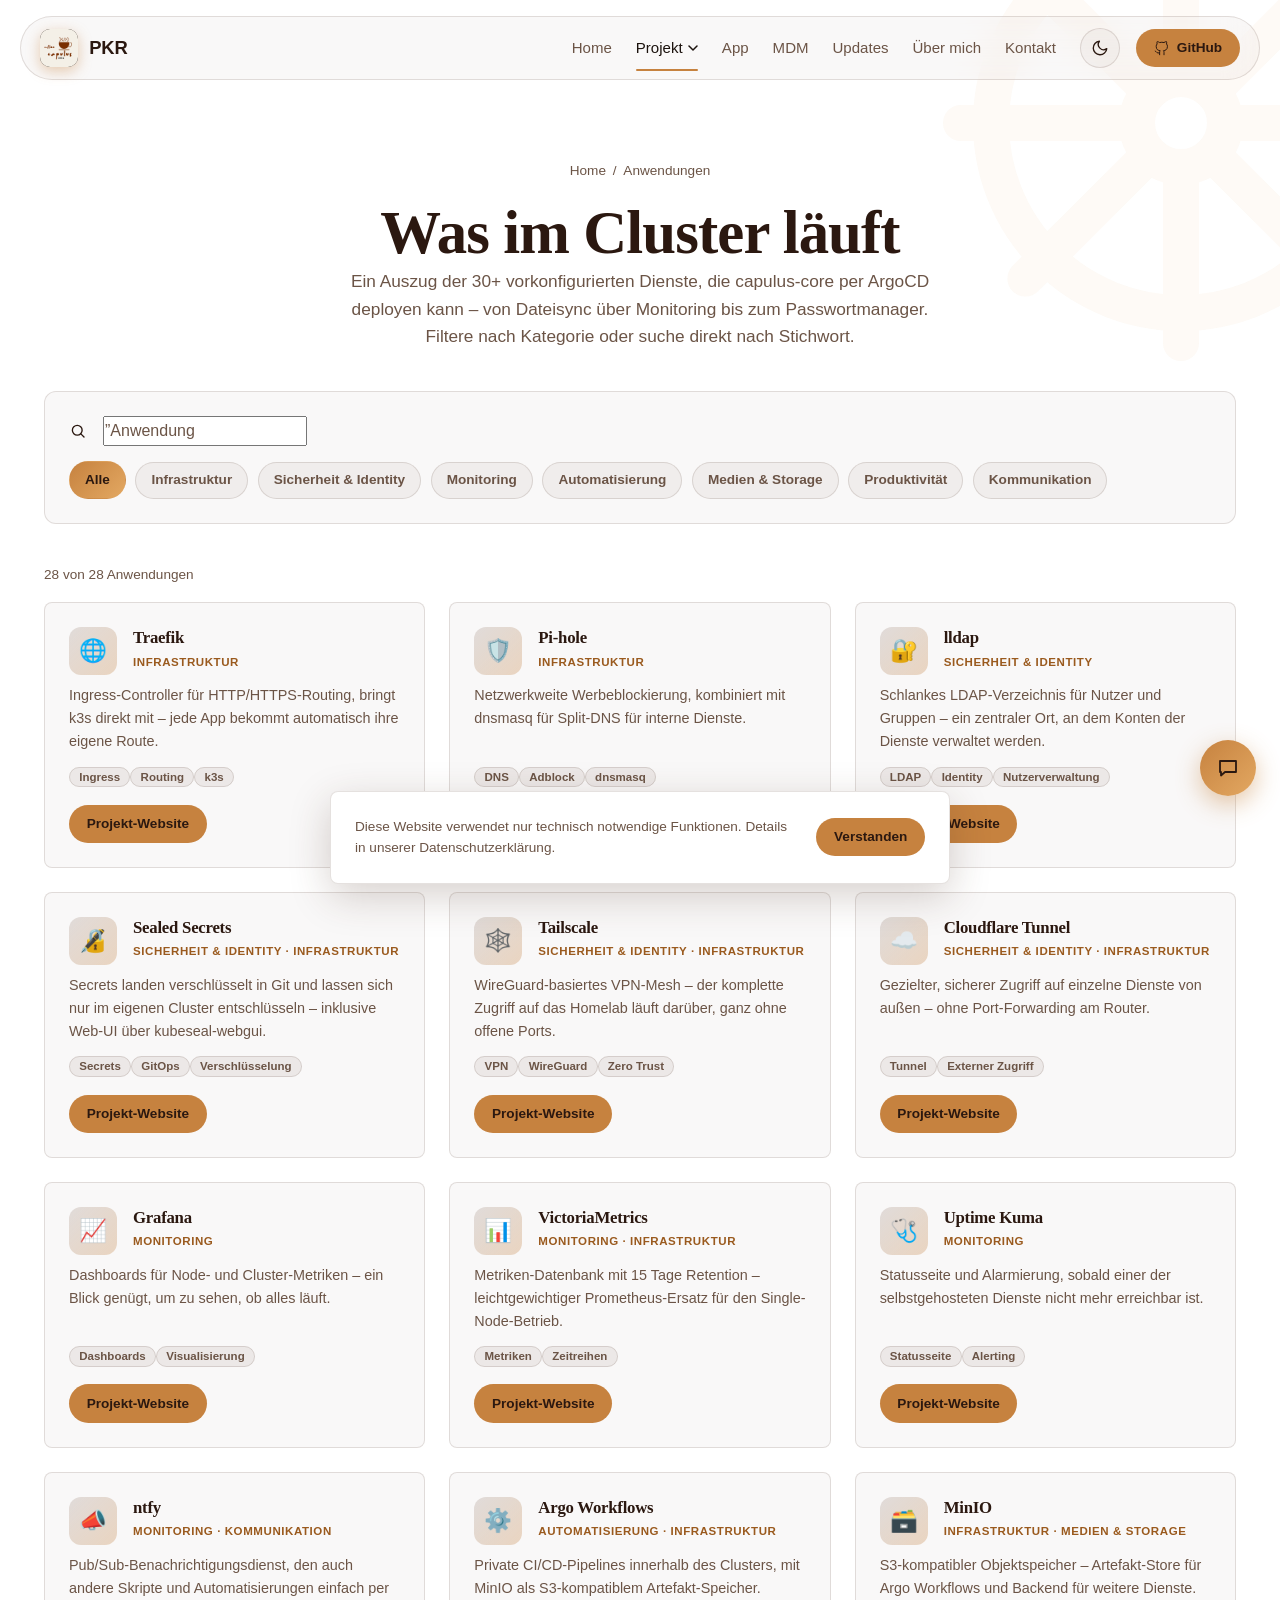
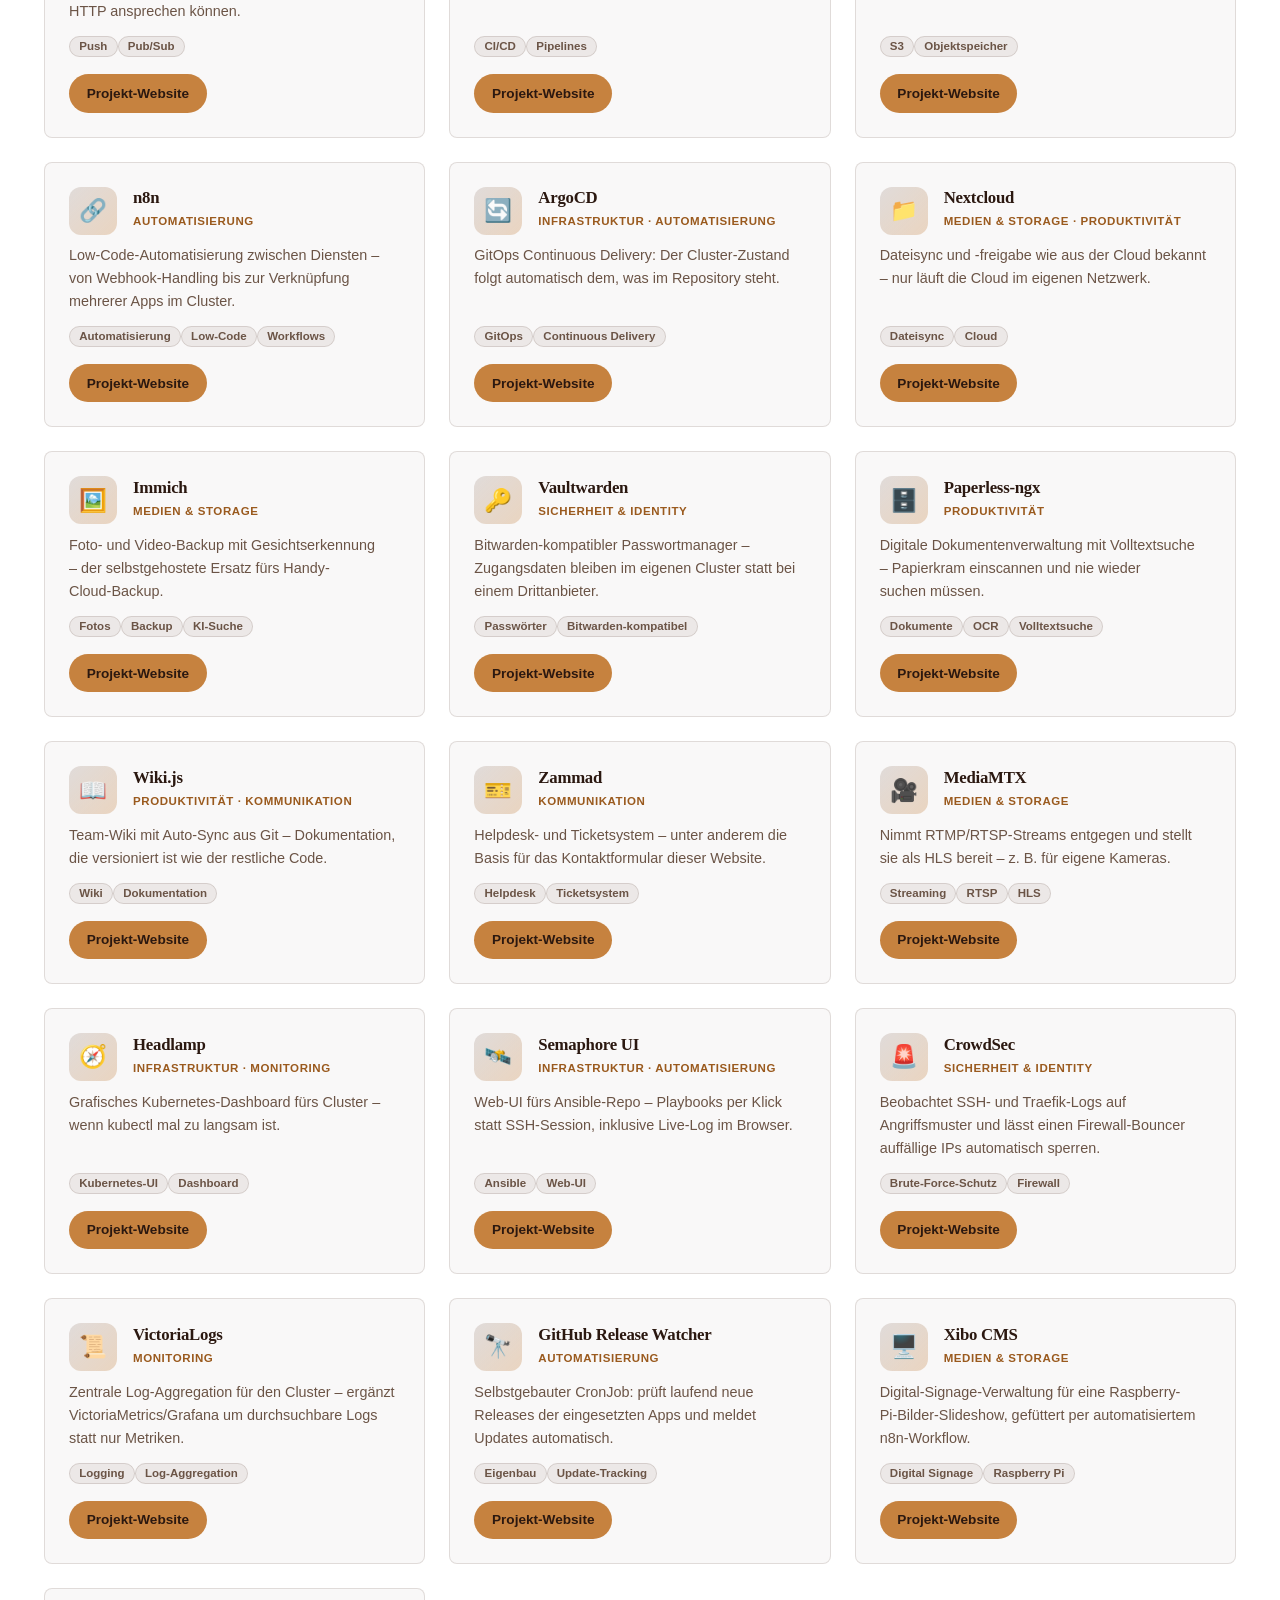
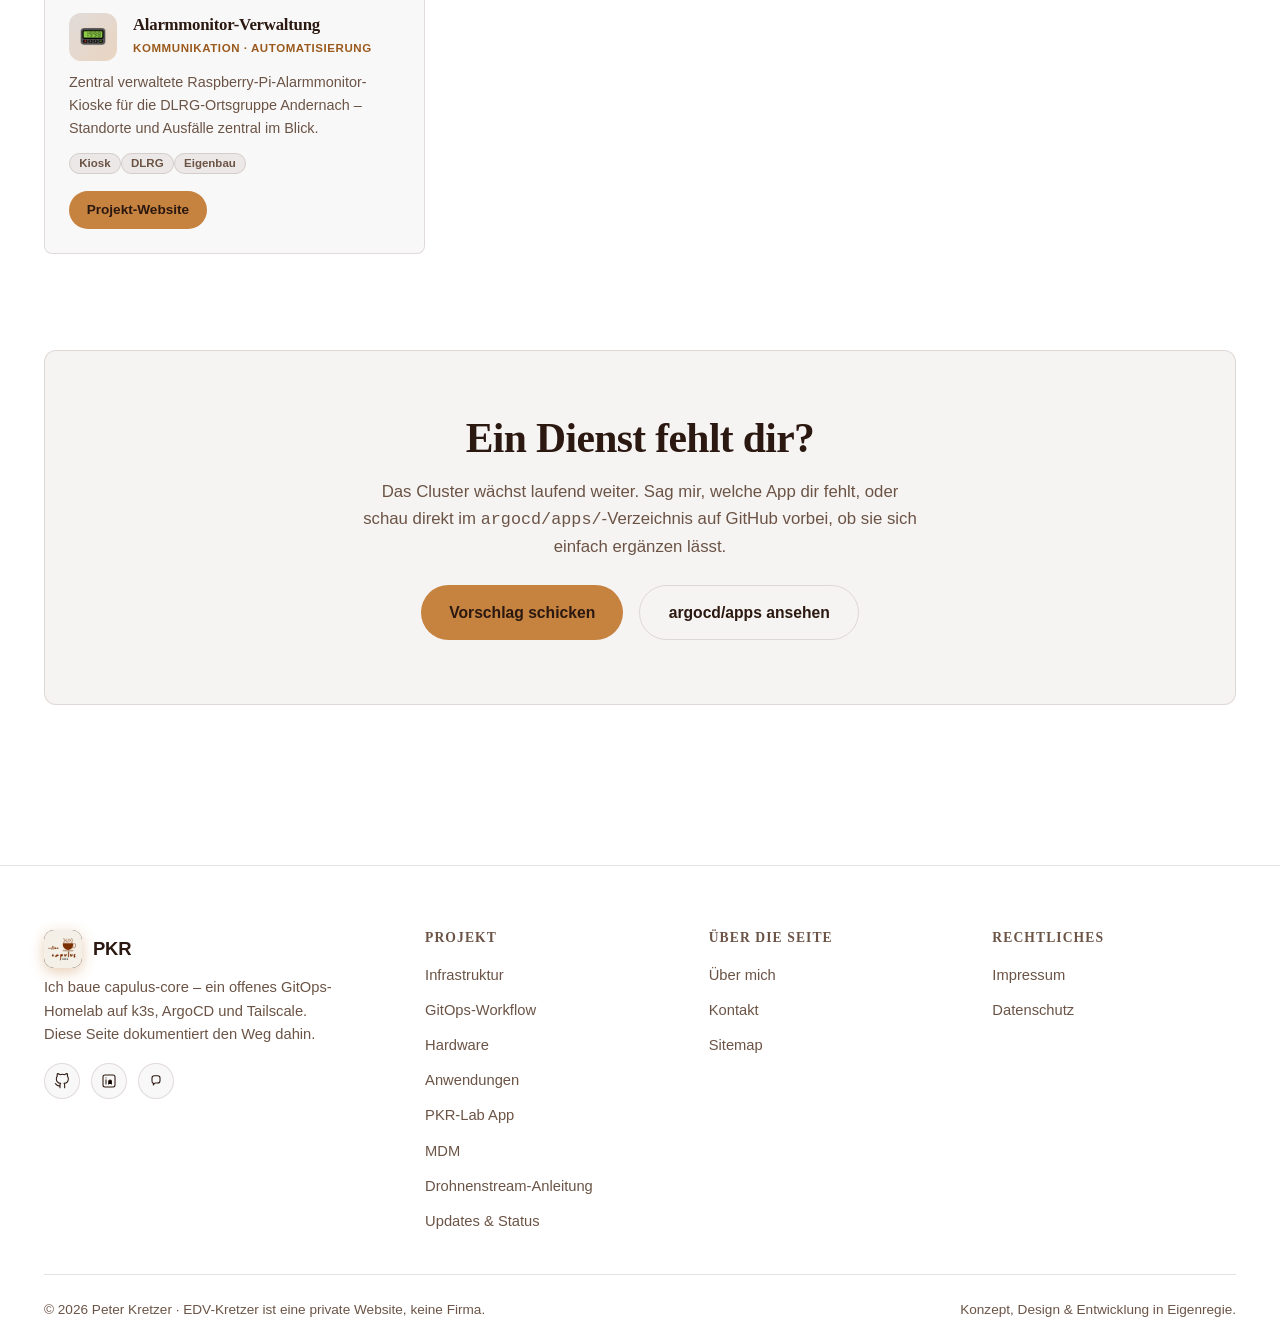
==== commit 0938c39a: "feat: new design with better editing posibilitys" ====
--- a/anwendungen.html
+++ b/anwendungen.html
@@ -5,20 +5,22 @@
   <meta name="viewport" content="width=device-width, initial-scale=1.0">
   <title>Anwendungen – Self-Hosted Services im capulus-core Cluster | PKR</title>
   <meta name="description" content="Ein Auszug der 30+ vorkonfigurierten Anwendungen in capulus-core: Nextcloud, Immich, Vaultwarden, Grafana, ArgoCD und mehr – durchsuchbar nach Kategorie.">
-  <meta name="theme-color" content="#ffffff">
+  <meta name="theme-color" content="#ffffff" media="(prefers-color-scheme: light)">
+  <meta name="theme-color" content="#17100c" media="(prefers-color-scheme: dark)">
   <link rel="icon" type="image/png" href="assets/icons/logo-pkr.png">
   <meta name="robots" content="index, follow">
-  <link rel="canonical" href="https://www.pkr-service.de/anwendungen/">
+  <link rel="canonical" href="https://www.pkr-docs.de/anwendungen/">
 
   <link rel="stylesheet" href="css/style.css">
   <link rel="stylesheet" href="css/animations.css">
+  <script src="js/theme.js"></script>
   <meta property="og:type" content="website" data-seo>
   <meta property="og:site_name" content="PKR" data-seo>
   <meta property="og:title" content="Anwendungen – Self-Hosted Services im capulus-core Cluster" data-seo>
   <meta property="og:description" content="Ein Auszug der 30+ vorkonfigurierten Anwendungen in capulus-core: Nextcloud, Immich, Vaultwarden, Grafana, ArgoCD und mehr – durchsuchbar nach Kategorie." data-seo>
-  <meta property="og:url" content="https://www.pkr-service.de/anwendungen/" data-seo>
+  <meta property="og:url" content="https://www.pkr-docs.de/anwendungen/" data-seo>
   <meta property="og:locale" content="de_DE" data-seo>
-  <meta property="og:image" content="https://www.pkr-service.de/assets/images/screenshot-uptime-kuma.png" data-seo>
+  <meta property="og:image" content="https://www.pkr-docs.de/assets/images/screenshot-uptime-kuma.png" data-seo>
   <meta name="twitter:card" content="summary_large_image" data-seo>
   <meta name="twitter:title" content="Anwendungen – Self-Hosted Services im capulus-core Cluster" data-seo>
   <meta name="twitter:description" content="Ein Auszug der 30+ vorkonfigurierten Anwendungen in capulus-core: Nextcloud, Immich, Vaultwarden, Grafana, ArgoCD und mehr – durchsuchbar nach Kategorie." data-seo>
@@ -28,13 +30,13 @@
   "@graph": [
     {
       "@type": "WebPage",
-      "@id": "https://www.pkr-service.de/anwendungen/#webpage",
-      "url": "https://www.pkr-service.de/anwendungen/",
+      "@id": "https://www.pkr-docs.de/anwendungen/#webpage",
+      "url": "https://www.pkr-docs.de/anwendungen/",
       "name": "Anwendungen – Self-Hosted Services im capulus-core Cluster",
       "description": "Ein Auszug der 30+ vorkonfigurierten Anwendungen in capulus-core: Nextcloud, Immich, Vaultwarden, Grafana, ArgoCD und mehr – durchsuchbar nach Kategorie.",
       "inLanguage": "de-DE",
       "isPartOf": {
-        "@id": "https://www.pkr-service.de/#website"
+        "@id": "https://www.pkr-docs.de/#website"
       }
     },
     {
@@ -44,19 +46,19 @@
           "@type": "ListItem",
           "position": 1,
           "name": "Home",
-          "item": "https://www.pkr-service.de/"
+          "item": "https://www.pkr-docs.de/"
         },
         {
           "@type": "ListItem",
           "position": 2,
           "name": "Projekt",
-          "item": "https://www.pkr-service.de/projekt/"
+          "item": "https://www.pkr-docs.de/projekt/"
         },
         {
           "@type": "ListItem",
           "position": 3,
           "name": "Anwendungen",
-          "item": "https://www.pkr-service.de/anwendungen/"
+          "item": "https://www.pkr-docs.de/anwendungen/"
         }
       ]
     },
@@ -268,6 +270,11 @@
         <a href="ueber-mich.html">Über mich</a>
         <a href="kontakt.html">Kontakt</a>
       </nav>
+<button type="button" class="theme-toggle" aria-label="Farbschema wechseln" title="Hell oder dunkel">
+        <svg class="icon-sun" width="18" height="18" viewBox="0 0 24 24" fill="none" stroke="currentColor" stroke-width="1.8" stroke-linecap="round" stroke-linejoin="round" aria-hidden="true"><circle cx="12" cy="12" r="4"/><path d="M12 2v2M12 20v2M4.9 4.9l1.4 1.4M17.7 17.7l1.4 1.4M2 12h2M20 12h2M4.9 19.1l1.4-1.4M17.7 6.3l1.4-1.4"/></svg>
+        <svg class="icon-moon" width="18" height="18" viewBox="0 0 24 24" fill="none" stroke="currentColor" stroke-width="1.8" stroke-linecap="round" stroke-linejoin="round" aria-hidden="true"><path d="M21 12.8A9 9 0 1 1 11.2 3a7 7 0 0 0 9.8 9.8z"/></svg>
+      </button>
+
       <a href="https://github.com/pkr-lab" target="_blank" rel="noopener" class="btn btn-primary btn-sm nav-cta"><svg width="15" height="15"><use href="assets/icons/sprite.svg#icon-github"></use></svg> GitHub</a>
       <button class="nav-toggle" aria-label="Menü öffnen" aria-expanded="false" aria-controls="mobile-menu">
         <span></span><span></span><span></span>
@@ -292,7 +299,6 @@
   <main id="main">
     <section class="page-hero container">
       <div class="breadcrumbs"><a href="index.html">Home</a><span>/</span><span>Anwendungen</span></div>
-      <p class="eyebrow text-center">App-Katalog</p>
       <h1>Was im Cluster läuft</h1>
       <p>Ein Auszug der 30+ vorkonfigurierten Dienste, die capulus-core per ArgoCD deployen kann – von Dateisync über Monitoring bis zum Passwortmanager. Filtere nach Kategorie oder suche direkt nach Stichwort.</p>
     </section>
@@ -314,7 +320,7 @@
 
     <section class="section">
       <div class="container">
-        <div class="cta-section glass reveal">
+        <div class="cta-section glass">
           <h2>Ein Dienst fehlt dir?</h2>
           <p>Das Cluster wächst laufend weiter. Sag mir, welche App dir fehlt, oder schau direkt im <code>argocd/apps/</code>-Verzeichnis auf GitHub vorbei, ob sie sich einfach ergänzen lässt.</p>
           <div class="cta-actions">
--- a/css/style.css
+++ b/css/style.css
@@ -34,17 +34,30 @@
   --glass-bg-strong: rgba(74, 44, 31, 0.07);
   --glass-border: rgba(74, 44, 31, 0.14);
   --glass-blur: 16px;
-  --glass-shadow: 0 8px 32px rgba(74, 44, 31, 0.1);
+  --glass-shadow: none;
+  --card-hover-border: rgba(74, 44, 31, 0.28);
+  --card-hover-shadow: none;
+
+  /* Flächen, die Inhalt überdecken (Header, Menüs, Banner) */
+  --surface-nav: rgba(255, 255, 255, 0.88);
+  --surface-menu: rgba(255, 255, 255, 0.98);
+  --surface-overlay: rgba(255, 255, 255, 0.94);
+  --surface-badge: rgba(255, 255, 255, 0.92);
+  --banner-shadow: 0 12px 40px rgba(74, 44, 31, 0.22);
+  --status-ok: #047857;
+  --flag-text: #8a2f08;
+
+  color-scheme: light;
 
   /* Typografie */
   --font-base: -apple-system, BlinkMacSystemFont, "Segoe UI", Roboto, Helvetica, Arial, sans-serif;
-  --font-display: Georgia, "Iowan Old Style", "Palatino Linotype", Palatino, serif;
+  --font-display: Charter, "Bitstream Charter", "Sitka Text", Cambria, "Iowan Old Style", Georgia, serif;
   --font-mono: ui-monospace, "SF Mono", Menlo, Consolas, "Roboto Mono", monospace;
 
   /* Radius & Spacing */
-  --radius-sm: 8px;
-  --radius-md: 16px;
-  --radius-lg: 24px;
+  --radius-sm: 4px;
+  --radius-md: 8px;
+  --radius-lg: 12px;
   --radius-pill: 999px;
   --space-1: 0.5rem;
   --space-2: 1rem;
@@ -61,6 +74,63 @@
   --ease: cubic-bezier(0.2, 0.8, 0.2, 1);
   --transition-fast: 0.2s var(--ease);
   --transition-med: 0.4s var(--ease);
+}
+
+/* ---------- Dunkles Farbschema ----------
+   Greift bei data-theme="dark" (Umschalter) oder, solange der Nutzer nichts gewählt hat,
+   über prefers-color-scheme. Beide Blöcke müssen identisch bleiben. */
+:root[data-theme="dark"] {
+  --color-bg: #17100c;
+  --color-bg-light: #211610;
+  --color-heading: #fbf1e4;
+  --color-text: #eadbc8;
+  --color-text-muted: #b9a590;
+  --color-accent-text: #e3a862;
+  --tint-1: rgba(255, 230, 200, 0.03);
+  --tint-2: rgba(255, 230, 200, 0.05);
+  --tint-3: rgba(255, 230, 200, 0.08);
+  --glass-bg: rgba(255, 230, 200, 0.05);
+  --glass-bg-strong: rgba(255, 230, 200, 0.1);
+  --glass-border: rgba(255, 220, 180, 0.14);
+  --glass-shadow: none;
+  --card-hover-border: rgba(255, 220, 180, 0.32);
+  --card-hover-shadow: none;
+  --surface-nav: rgba(23, 16, 12, 0.88);
+  --surface-menu: rgba(33, 22, 16, 0.98);
+  --surface-overlay: rgba(23, 16, 12, 0.95);
+  --surface-badge: rgba(38, 24, 16, 0.92);
+  --banner-shadow: 0 12px 40px rgba(0, 0, 0, 0.6);
+  --status-ok: #34d399;
+  --flag-text: #f0a37c;
+  color-scheme: dark;
+}
+
+@media (prefers-color-scheme: dark) {
+  :root:not([data-theme="light"]) {
+    --color-bg: #17100c;
+    --color-bg-light: #211610;
+    --color-heading: #fbf1e4;
+    --color-text: #eadbc8;
+    --color-text-muted: #b9a590;
+    --color-accent-text: #e3a862;
+    --tint-1: rgba(255, 230, 200, 0.03);
+    --tint-2: rgba(255, 230, 200, 0.05);
+    --tint-3: rgba(255, 230, 200, 0.08);
+    --glass-bg: rgba(255, 230, 200, 0.05);
+    --glass-bg-strong: rgba(255, 230, 200, 0.1);
+    --glass-border: rgba(255, 220, 180, 0.14);
+    --glass-shadow: none;
+    --card-hover-border: rgba(255, 220, 180, 0.32);
+    --card-hover-shadow: none;
+    --surface-nav: rgba(23, 16, 12, 0.88);
+    --surface-menu: rgba(33, 22, 16, 0.98);
+    --surface-overlay: rgba(23, 16, 12, 0.95);
+    --surface-badge: rgba(38, 24, 16, 0.92);
+    --banner-shadow: 0 12px 40px rgba(0, 0, 0, 0.6);
+    --status-ok: #34d399;
+    --flag-text: #f0a37c;
+    color-scheme: dark;
+  }
 }
 
 /* Dunkle Mockups (Terminal, Monitor) behalten das dunkle Farbschema */
@@ -147,16 +217,20 @@
 
 h1, h2, h3, h4 {
   font-family: var(--font-display);
-  font-weight: 700;
+  font-weight: 600;
   line-height: 1.15;
-  letter-spacing: -0.01em;
+  letter-spacing: -0.015em;
+  text-wrap: balance;
 }
 
 h1 { font-size: clamp(2.2rem, 5vw + 1rem, 3.8rem); }
 h2 { font-size: clamp(1.8rem, 3vw + 1rem, 2.6rem); }
 h3 { font-size: clamp(1.3rem, 1.5vw + 1rem, 1.6rem); }
 
-p { color: var(--color-text-muted); }
+p {
+  color: var(--color-text-muted);
+  text-wrap: pretty;
+}
 
 .container {
   width: 100%;
@@ -181,24 +255,10 @@
 }
 
 .eyebrow {
-  display: inline-flex;
-  align-items: center;
-  gap: 0.5em;
-  font-size: 0.8rem;
-  font-weight: 700;
-  letter-spacing: 0.12em;
-  text-transform: uppercase;
+  font-size: 0.92rem;
+  font-weight: 600;
   color: var(--color-accent-text);
-  margin-bottom: var(--space-2);
-}
-
-.eyebrow::before {
-  content: "";
-  width: 8px;
-  height: 8px;
-  border-radius: 50%;
-  background: var(--color-accent);
-  box-shadow: 0 0 12px var(--color-accent);
+  margin-bottom: var(--space-1);
 }
 
 .section-head h2 { margin-bottom: var(--space-2); }
@@ -229,25 +289,17 @@
 .glass {
   background: var(--glass-bg);
   border: 1px solid var(--glass-border);
-  backdrop-filter: blur(var(--glass-blur)) saturate(140%);
-  -webkit-backdrop-filter: blur(var(--glass-blur)) saturate(140%);
-  box-shadow: var(--glass-shadow);
 }
 
 .glass-card {
   background: var(--glass-bg);
   border: 1px solid var(--glass-border);
-  backdrop-filter: blur(var(--glass-blur)) saturate(140%);
-  -webkit-backdrop-filter: blur(var(--glass-blur)) saturate(140%);
   border-radius: var(--radius-md);
-  box-shadow: var(--glass-shadow);
-  transition: transform var(--transition-med), box-shadow var(--transition-med), border-color var(--transition-med);
+  transition: border-color var(--transition-fast);
 }
 
 .glass-card:hover {
-  transform: translateY(-6px);
-  border-color: rgba(74, 44, 31, 0.28);
-  box-shadow: 0 20px 45px rgba(74, 44, 31, 0.16);
+  border-color: var(--card-hover-border);
 }
 
 /* ---------- Buttons ---------- */
@@ -260,30 +312,25 @@
   border-radius: var(--radius-pill);
   font-weight: 600;
   font-size: 0.98rem;
-  transition: transform var(--transition-fast), box-shadow var(--transition-fast), background var(--transition-fast), border-color var(--transition-fast);
+  transition: background var(--transition-fast), border-color var(--transition-fast);
   white-space: nowrap;
 }
 
 .btn-primary {
-  background: linear-gradient(135deg, var(--color-accent) 0%, var(--color-accent-light) 100%);
+  background: var(--color-accent);
   color: var(--color-text-dark);
-  box-shadow: 0 8px 24px rgba(198, 130, 63, 0.35);
 }
 .btn-primary:hover {
-  transform: translateY(-2px);
-  box-shadow: 0 12px 32px rgba(198, 130, 63, 0.5);
+  background: var(--color-accent-light);
 }
 
 .btn-outline {
-  background: var(--glass-bg);
+  background: transparent;
   border: 1px solid var(--glass-border);
-  backdrop-filter: blur(var(--glass-blur));
-  -webkit-backdrop-filter: blur(var(--glass-blur));
   color: var(--color-text);
 }
 .btn-outline:hover {
   background: var(--glass-bg-strong);
-  transform: translateY(-2px);
 }
 
 .btn-sm {
@@ -309,11 +356,13 @@
   gap: var(--space-2);
   padding: 0.7em 1.2em;
   border-radius: var(--radius-pill);
+  backdrop-filter: blur(var(--glass-blur));
+  -webkit-backdrop-filter: blur(var(--glass-blur));
   transition: background var(--transition-med);
 }
 
 .site-header.scrolled .nav-inner {
-  background: rgba(255, 255, 255, 0.88);
+  background: var(--surface-nav);
 }
 
 .brand {
@@ -429,7 +478,7 @@
   min-width: 240px;
   padding: 0.4em;
   border-radius: var(--radius-md);
-  background: rgba(255, 255, 255, 0.98);
+  background: var(--surface-menu);
   backdrop-filter: blur(var(--glass-blur));
   -webkit-backdrop-filter: blur(var(--glass-blur));
   border: 1px solid var(--glass-border);
@@ -471,6 +520,39 @@
   display: none;
 }
 
+.theme-toggle {
+  width: 40px;
+  height: 40px;
+  flex-shrink: 0;
+  display: inline-flex;
+  align-items: center;
+  justify-content: center;
+  margin-left: auto;
+  border-radius: 50%;
+  border: 1px solid var(--glass-border);
+  background: var(--glass-bg);
+  color: var(--color-text);
+  transition: background var(--transition-fast), color var(--transition-fast);
+}
+.theme-toggle:hover {
+  background: var(--glass-bg-strong);
+  color: var(--color-accent-text);
+}
+
+/* Zeigt, wohin der Klick wechselt: Mond im hellen, Sonne im dunklen Schema */
+.theme-toggle .icon-sun { display: none; }
+:root[data-theme="dark"] .theme-toggle .icon-sun { display: block; }
+:root[data-theme="dark"] .theme-toggle .icon-moon { display: none; }
+@media (prefers-color-scheme: dark) {
+  :root:not([data-theme="light"]) .theme-toggle .icon-sun { display: block; }
+  :root:not([data-theme="light"]) .theme-toggle .icon-moon { display: none; }
+}
+
+@media (min-width: 960px) {
+  .nav-links { margin-left: auto; margin-right: var(--space-1); }
+  .theme-toggle { margin-left: 0; }
+}
+
 .nav-toggle {
   display: flex;
   flex-direction: column;
@@ -501,7 +583,7 @@
   position: fixed;
   inset: 0;
   z-index: 150;
-  background: rgba(255, 255, 255, 0.94);
+  background: var(--surface-overlay);
   backdrop-filter: blur(20px);
   -webkit-backdrop-filter: blur(20px);
   display: flex;
@@ -551,20 +633,6 @@
   overflow: hidden;
 }
 
-.hero-glow {
-  position: absolute;
-  top: -20%;
-  left: 50%;
-  width: 900px;
-  height: 900px;
-  transform: translateX(-50%);
-  background: radial-gradient(circle, rgba(198, 130, 63, 0.08) 0%, rgba(74, 44, 31, 0.05) 40%, transparent 70%);
-  filter: blur(10px);
-  pointer-events: none;
-  z-index: 0;
-  animation: pulse-glow 8s ease-in-out infinite;
-}
-
 .hero-inner {
   position: relative;
   z-index: 1;
@@ -580,13 +648,6 @@
 }
 
 .hero-content h1 { margin-bottom: var(--space-2); }
-.hero-content h1 em {
-  font-style: normal;
-  background: linear-gradient(120deg, var(--color-accent-text), var(--color-accent) 60%, var(--color-copper));
-  -webkit-background-clip: text;
-  background-clip: text;
-  color: transparent;
-}
 
 .hero-content p {
   font-size: 1.15rem;
@@ -642,8 +703,6 @@
   overflow: hidden;
   border: 1px solid var(--glass-border);
   background: linear-gradient(160deg, #4a2c1f, #1b120d);
-  box-shadow: 0 25px 60px rgba(74,44,31,0.3);
-  animation: float-y 6s ease-in-out infinite;
 }
 
 .device svg { width: 100%; height: auto; display: block; }
@@ -695,13 +754,12 @@
   display: flex;
   align-items: center;
   gap: 0.5em;
-  background: rgba(255, 255, 255, 0.92);
+  background: var(--surface-badge);
   z-index: 2;
-  animation: float-y 5s ease-in-out infinite;
-}
-
-.badge-float.b1 { top: 6%; left: -4%; animation-delay: 0.5s; }
-.badge-float.b2 { bottom: 8%; right: -6%; animation-delay: 1.2s; }
+}
+
+.badge-float.b1 { top: 6%; left: -4%; }
+.badge-float.b2 { bottom: 8%; right: -6%; }
 
 @media (max-width: 959px) {
   .badge-float { padding: 0.5em 0.85em; font-size: 0.72rem; max-width: calc(50% - 0.5em); }
@@ -782,11 +840,10 @@
   display: flex;
   align-items: center;
   justify-content: center;
-  background: linear-gradient(135deg, rgba(74,44,31,0.7), rgba(198,130,63,0.5));
+  background: var(--tint-3);
   margin-bottom: var(--space-2);
-  box-shadow: inset 0 0 0 1px rgba(255,230,200,0.12);
-}
-.card-icon svg { width: 26px; height: 26px; color: #fff; }
+}
+.card-icon svg { width: 26px; height: 26px; color: var(--color-accent-text); }
 
 .product-card h3 { margin-bottom: 0.2em; }
 .product-card p { font-size: 0.95rem; margin-bottom: var(--space-2); }
@@ -826,7 +883,7 @@
   text-align: center;
   position: relative;
   overflow: hidden;
-  background: linear-gradient(135deg, rgba(74,44,31,0.07), rgba(198,130,63,0.12));
+  background: var(--tint-2);
 }
 
 .cta-section h2 { margin-bottom: var(--space-2); }
@@ -884,9 +941,9 @@
   border-radius: 50%;
   background: var(--glass-bg);
   border: 1px solid var(--glass-border);
-  transition: background var(--transition-fast), transform var(--transition-fast);
-}
-.social-row a:hover { background: var(--glass-bg-strong); transform: translateY(-2px); }
+  transition: background var(--transition-fast);
+}
+.social-row a:hover { background: var(--glass-bg-strong); }
 .social-row svg { width: 16px; height: 16px; }
 
 /* ---------- Page Header (Sub-pages) ---------- */
@@ -948,17 +1005,12 @@
 
 /* Alarmmonitor 3D scene */
 .alarm-monitor-3d {
-  perspective: 1400px;
   padding-block: var(--space-4);
 }
 .monitor-frame {
-  transform-style: preserve-3d;
-  transform: rotateX(8deg) rotateY(-10deg);
-  transition: transform 0.15s ease-out;
   border-radius: var(--radius-md);
   border: 1px solid var(--glass-border);
   background: linear-gradient(160deg, #4a2c1f, #1b120d);
-  box-shadow: 0 40px 80px rgba(74,44,31,0.35);
   overflow: hidden;
   max-width: 640px;
   margin-inline: auto;
@@ -975,19 +1027,11 @@
 .monitor-frame .screen.screen--image {
   padding: 0;
   overflow: hidden;
-  transform-style: preserve-3d;
 }
 .screen--image img {
   display: block;
   width: 100%;
   height: auto;
-  transform: translateZ(26px) scale(1.02);
-  transition: transform var(--transition-med), filter var(--transition-med);
-  filter: brightness(0.96);
-}
-.alarm-monitor-3d:hover .screen--image img {
-  transform: translateZ(40px) scale(1.05);
-  filter: brightness(1.04);
 }
 
 .alarm-row {
@@ -1002,7 +1046,6 @@
 }
 .alarm-row.active {
   background: rgba(198,130,63,0.18);
-  animation: alarm-pulse 1.6s ease-in-out infinite;
 }
 .alarm-row .code {
   font-weight: 800;
@@ -1451,7 +1494,7 @@
   font-weight: 700;
   font-size: 0.95rem;
 }
-.status-overall.ok { color: #047857; }
+.status-overall.ok { color: var(--status-ok); }
 .status-overall.down { color: var(--color-accent-text); }
 
 .status-row {
@@ -1744,11 +1787,6 @@
   border-radius: 50px;
   background: linear-gradient(160deg, #3a3f4d, #101319 55%, #3a3f4d);
   box-shadow: 0 25px 55px rgba(74, 44, 31, 0.3), inset 0 0 0 1px rgba(255, 230, 200, 0.08);
-  transition: transform var(--transition-med), box-shadow var(--transition-med);
-}
-.phone-frame:hover {
-  transform: translateY(-6px);
-  box-shadow: 0 35px 70px rgba(74, 44, 31, 0.4), inset 0 0 0 1px rgba(255, 230, 200, 0.16);
 }
 .phone-frame::before {
   content: "";
@@ -1813,7 +1851,7 @@
   display: inline-block;
   background: rgba(193,68,14,0.1);
   border: 1px solid rgba(193,68,14,0.4);
-  color: #8a2f08;
+  color: var(--flag-text);
   padding: 0.1em 0.5em;
   border-radius: 4px;
   font-size: 0.85em;
@@ -1873,7 +1911,7 @@
   align-items: center;
   justify-content: space-between;
   background: var(--color-bg);
-  box-shadow: 0 12px 40px rgba(74, 44, 31, 0.22);
+  box-shadow: var(--banner-shadow);
   transform: translateY(150%);
   transition: transform var(--transition-med);
 }
@@ -1913,23 +1951,7 @@
 .status-block-lead { font-size: 1.1rem; font-weight: 700; }
 .status-block-meta { margin-top: var(--space-1); font-size: 0.85rem; opacity: 0.8; }
 
-/* ---------- Scroll Reveal ---------- */
-.reveal {
-  opacity: 0;
-  transform: translateY(28px);
-  transition: opacity 0.7s var(--ease), transform 0.7s var(--ease);
-}
-.reveal.visible {
-  opacity: 1;
-  transform: translateY(0);
-}
-.reveal-stagger.visible > * { transition-delay: calc(var(--i, 0) * 0.08s); }
-
 /* ---------- Hintergrund-Deko (Wheel / Code) ---------- */
-@keyframes bg-fade-in {
-  from { opacity: 0; }
-}
-
 .bg-wheel {
   position: fixed;
   top: -13%;
@@ -1938,11 +1960,8 @@
   pointer-events: none;
   color: var(--color-accent-light);
   opacity: 0.07;
-  animation: bg-fade-in 1.6s ease-out both;
 }
 .bg-wheel svg { width: 100%; height: 100%; display: block; }
-
-.bg-wheel-spin { transition: transform 0.1s linear; }
 
 .bg-wheel-hero {
   width: min(60vw, 820px);
@@ -1967,7 +1986,6 @@
   color: var(--color-accent-light);
   opacity: 0.06;
   line-height: 1;
-  animation: bg-fade-in 1.6s ease-out both;
 }
 
 @media (max-width: 719px) {
--- a/css/animations.css
+++ b/css/animations.css
@@ -1,38 +1,14 @@
 /* =========================================================
    EDV-Kretzer – Animationen & Keyframes
    ========================================================= */
-
-@keyframes pulse-glow {
-  0%, 100% { opacity: 0.7; transform: translateX(-50%) scale(1); }
-  50% { opacity: 1; transform: translateX(-50%) scale(1.08); }
-}
-
-@keyframes float-y {
-  0%, 100% { transform: translateY(0); }
-  50% { transform: translateY(-14px); }
-}
 
 @keyframes alarm-pulse {
   0%, 100% { box-shadow: 0 0 0 rgba(198, 130, 63, 0); }
   50% { box-shadow: 0 0 24px rgba(198, 130, 63, 0.45); }
 }
 
-@keyframes spin-slow {
-  from { transform: rotate(0deg); }
-  to { transform: rotate(360deg); }
-}
-
 @keyframes code-blink {
   50% { opacity: 0; }
-}
-
-@keyframes fade-in-up {
-  from { opacity: 0; transform: translateY(24px); }
-  to { opacity: 1; transform: translateY(0); }
-}
-
-.animate-fade-up {
-  animation: fade-in-up 0.8s var(--ease) both;
 }
 
 /* Lastverteilung-Diagramm (Projekt-Seite) */
@@ -121,10 +97,6 @@
 }
 
 @media (prefers-reduced-motion: reduce) {
-  .hero-glow,
-  .device,
-  .badge-float,
-  .alarm-row.active,
   .loadflow-home,
   .loadflow-dot,
   .loadflow-meter-fill,
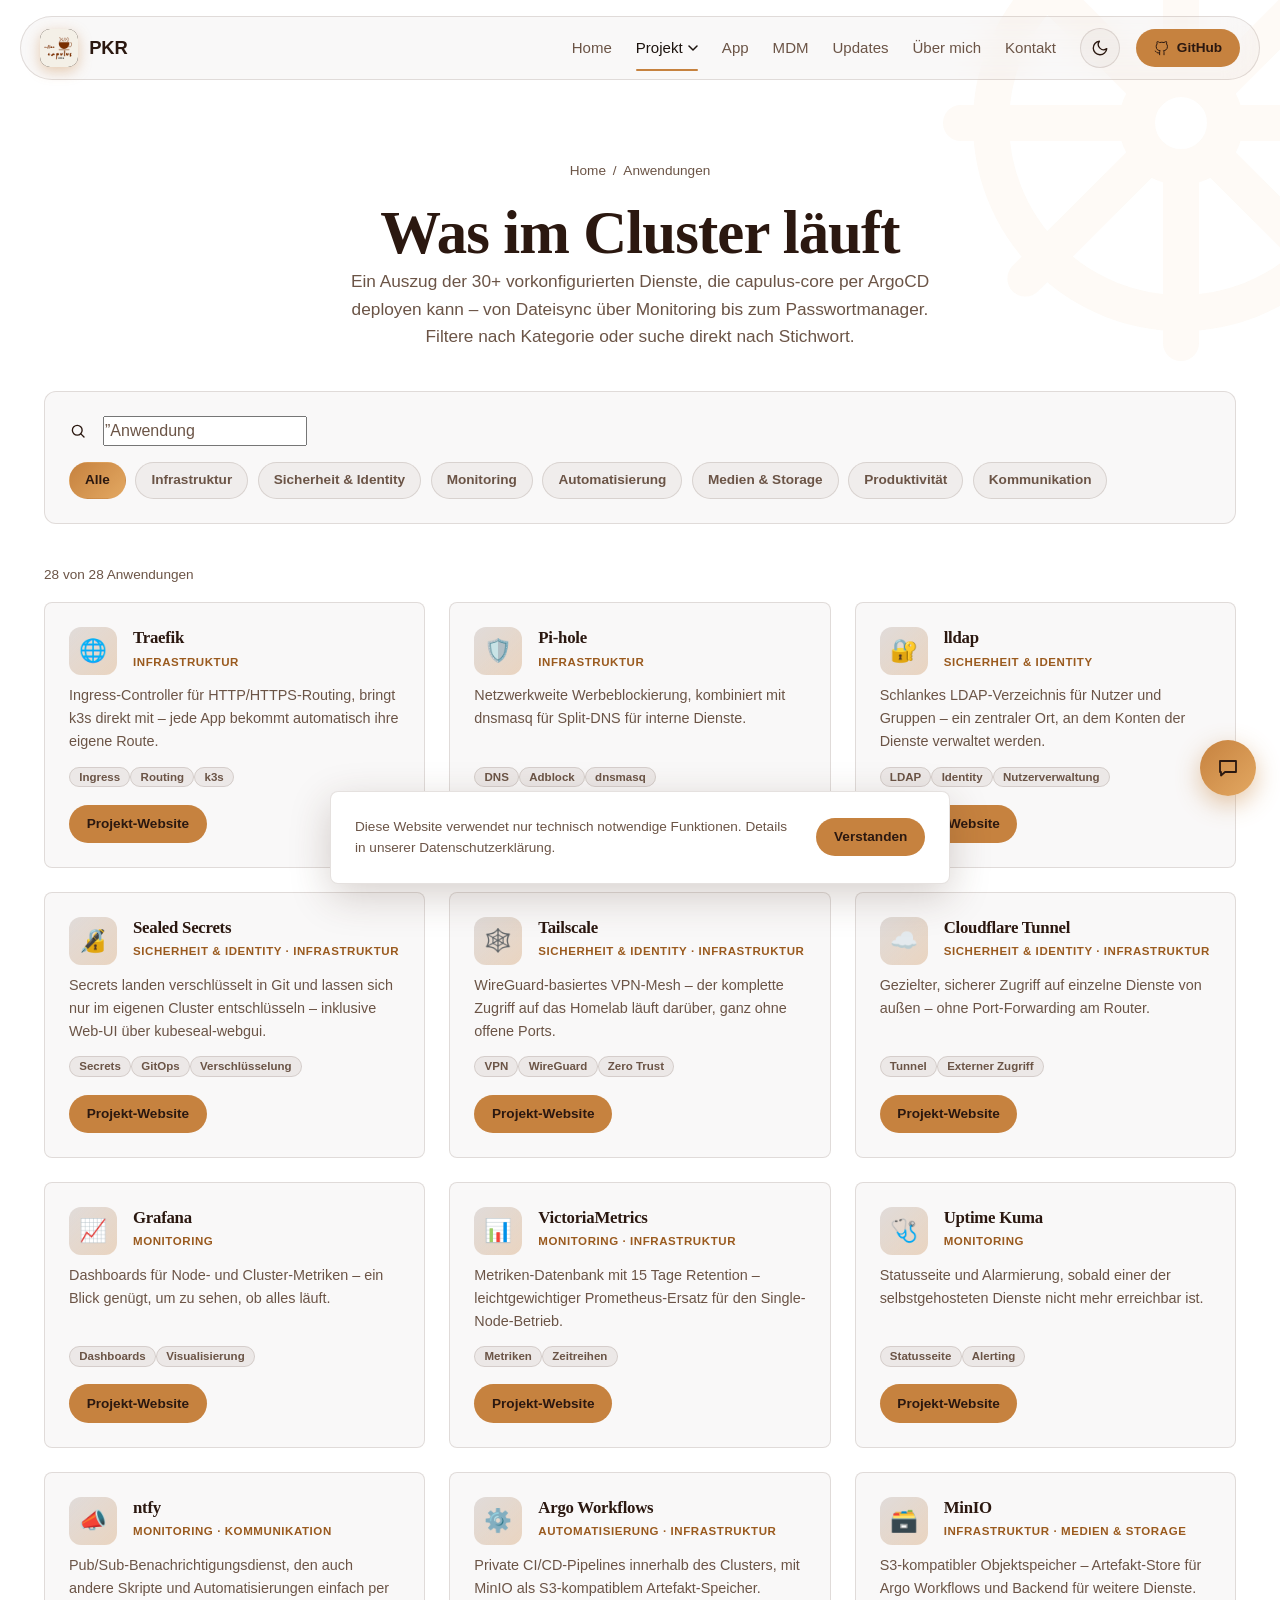
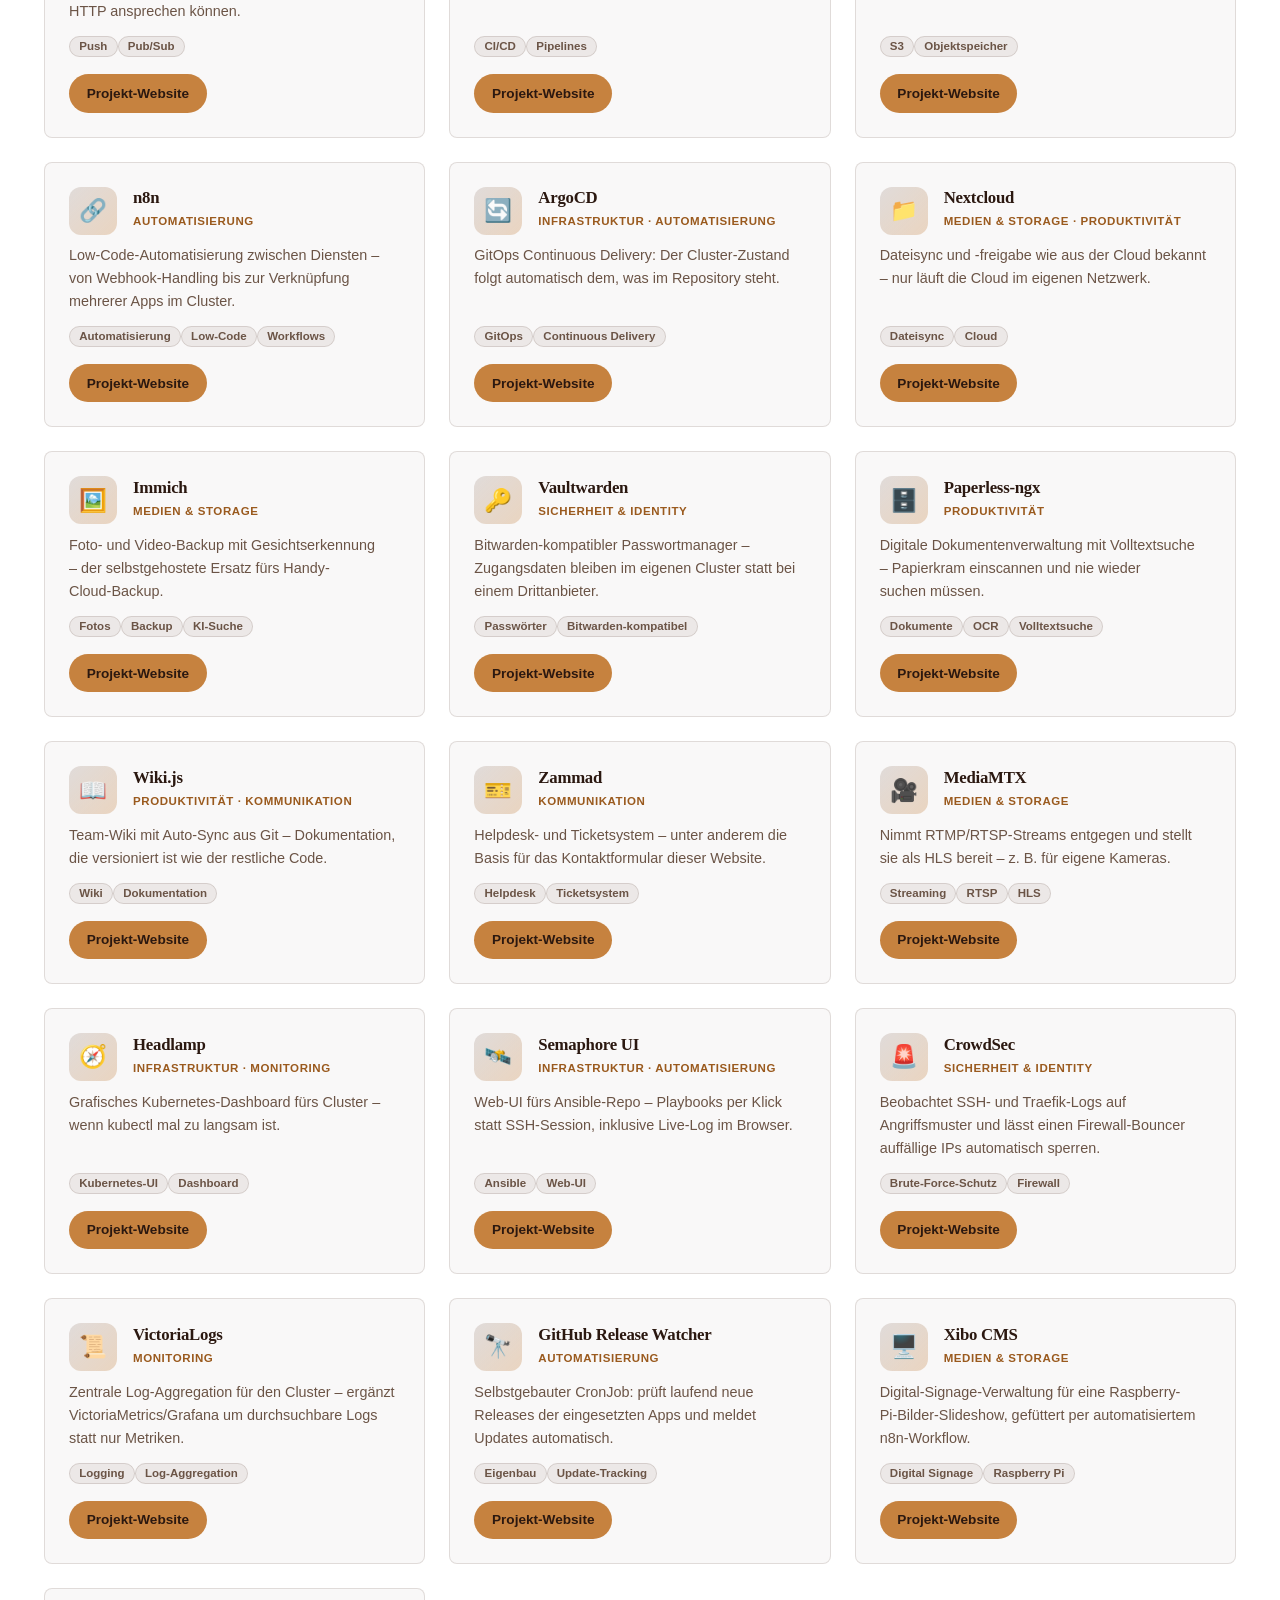
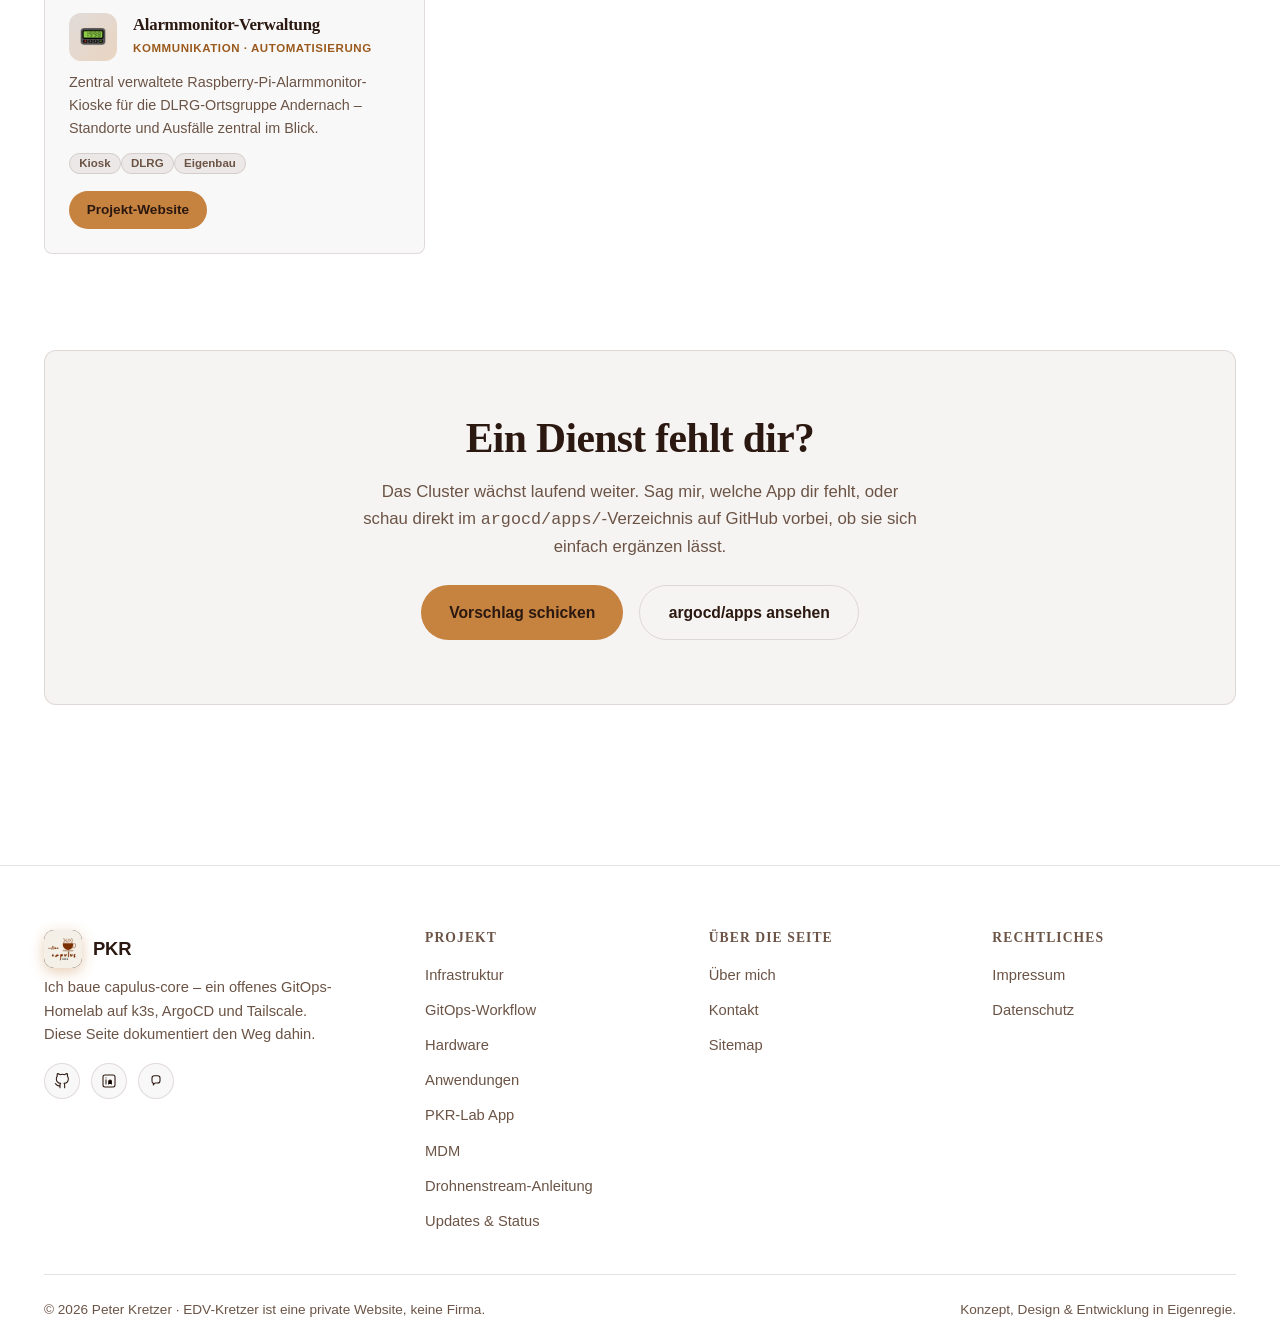
==== commit 2f522336: "feat(design): Fraunces selbst gehostet für Überschriften" ====
--- a/anwendungen.html
+++ b/anwendungen.html
@@ -11,6 +11,7 @@
   <meta name="robots" content="index, follow">
   <link rel="canonical" href="https://www.pkr-docs.de/anwendungen/">
 
+  <link rel="preload" href="assets/fonts/fraunces-latin-wght-normal.woff2" as="font" type="font/woff2" crossorigin>
   <link rel="stylesheet" href="css/style.css">
   <link rel="stylesheet" href="css/animations.css">
   <script src="js/theme.js"></script>
--- a/css/style.css
+++ b/css/style.css
@@ -2,6 +2,15 @@
    EDV-Kretzer – Haupt-Stylesheet
    Mobile-First, Glassmorphism
    ========================================================= */
+
+/* ---------- Schrift (selbst gehostet, SIL OFL 1.1, siehe assets/fonts/Fraunces-OFL.txt) ---------- */
+@font-face {
+  font-family: "Fraunces";
+  src: url("../assets/fonts/fraunces-latin-wght-normal.woff2") format("woff2");
+  font-weight: 100 900;
+  font-style: normal;
+  font-display: swap;
+}
 
 /* ---------- Design Tokens ---------- */
 :root {
@@ -51,7 +60,7 @@
 
   /* Typografie */
   --font-base: -apple-system, BlinkMacSystemFont, "Segoe UI", Roboto, Helvetica, Arial, sans-serif;
-  --font-display: Charter, "Bitstream Charter", "Sitka Text", Cambria, "Iowan Old Style", Georgia, serif;
+  --font-display: "Fraunces", Charter, "Bitstream Charter", "Sitka Text", Cambria, "Iowan Old Style", Georgia, serif;
   --font-mono: ui-monospace, "SF Mono", Menlo, Consolas, "Roboto Mono", monospace;
 
   /* Radius & Spacing */
@@ -160,6 +169,7 @@
 
 html {
   scroll-behavior: smooth;
+  scroll-padding-top: 96px;
   -webkit-text-size-adjust: 100%;
 }
 
@@ -183,6 +193,7 @@
   color: var(--color-text);
   line-height: 1.6;
   min-height: 100vh;
+  min-height: 100dvh;
   overflow-x: hidden;
 }
 
@@ -811,9 +822,9 @@
   gap: var(--space-3);
 }
 
-.grid-3 { grid-template-columns: 1fr; }
-.grid-2 { grid-template-columns: 1fr; }
-.grid-4 { grid-template-columns: 1fr; }
+.grid-3 { grid-template-columns: minmax(0, 1fr); }
+.grid-2 { grid-template-columns: minmax(0, 1fr); }
+.grid-4 { grid-template-columns: minmax(0, 1fr); }
 
 @media (min-width: 640px) {
   .grid-2 { grid-template-columns: repeat(2, 1fr); }
@@ -966,11 +977,12 @@
 .solution-block {
   padding-block: var(--space-5);
   display: grid;
+  grid-template-columns: minmax(0, 1fr);
   gap: var(--space-4);
   align-items: center;
 }
 @media (min-width: 960px) {
-  .solution-block { grid-template-columns: 1fr 1fr; }
+  .solution-block { grid-template-columns: repeat(2, minmax(0, 1fr)); }
   .solution-block.reverse .solution-visual { order: 2; }
 }
 
@@ -1994,6 +2006,60 @@
   .bg-code { font-size: min(44vw, 240px) !important; }
 }
 
+/* ---------- Handy-Feinschliff ---------- */
+code { overflow-wrap: anywhere; }
+a, button { -webkit-tap-highlight-color: transparent; touch-action: manipulation; }
+
+@media (max-width: 639px) {
+  .section { padding-block: var(--space-5); }
+  .section-head { margin-bottom: var(--space-4); }
+  .hero { padding-block: var(--space-4) var(--space-4); }
+  .solution-block { padding-block: var(--space-4); }
+  .site-footer { padding-block: var(--space-4) var(--space-3); }
+
+  /* Tippflächen mindestens 44 px */
+  .nav-toggle { width: 44px; height: 44px; align-items: center; justify-content: center; padding: 0; }
+  .theme-toggle { width: 44px; height: 44px; }
+  .btn { min-height: 44px; }
+
+  /* Mobiles Menü: scrollbar statt oben abgeschnitten, Tippflächen groß genug, Banner und Chat-Knopf ausgeblendet */
+  .mobile-menu { justify-content: flex-start; gap: 0; padding: 5.5rem var(--space-3) var(--space-4); }
+  .mobile-menu > :first-child { margin-top: auto; }
+  .mobile-menu > :last-child { margin-bottom: auto; }
+  .mobile-menu a { display: flex; align-items: center; justify-content: center; min-height: 48px; }
+  .mobile-menu a.sub { min-height: 40px; margin-top: 0; }
+  .mobile-menu .btn { margin-top: var(--space-3); }
+  body:has(.mobile-menu.open) .info-banner,
+  body:has(.mobile-menu.open) .chat-fab { display: none; }
+  .btn-sm { min-height: 40px; }
+  .footer-col ul { gap: 0; }
+  .footer-col a { display: inline-block; padding-block: 0.6em; }
+  .social-row a { width: 44px; height: 44px; }
+  .breadcrumbs a { padding-block: 0.4em; }
+
+  /* Hero-Kennzahlen: Zahl und Beschriftung bleiben einzeilig, Karten gleich hoch */
+  .hero-actions .btn { flex: 1 1 100%; }
+  .hero-stats { gap: var(--space-1); }
+  .hero-stats .stat { padding: 0.8rem 0.4rem; }
+  .hero-stats .stat strong { font-size: 1.25rem; white-space: nowrap; }
+  .hero-stats .stat span { display: block; font-size: 0.75rem; line-height: 1.3; }
+
+  /* Mini-Schrift auf Lesbarkeit anheben */
+  .tag, .update-tag, .cat, .mirrorflow-label { font-size: 0.75rem; }
+
+  /* Hinweis-Banner: kompakt, damit er wenig Inhalt verdeckt */
+  .info-banner {
+    left: var(--space-1);
+    right: var(--space-1);
+    bottom: max(var(--space-1), env(safe-area-inset-bottom));
+    padding: 0.8rem 1rem;
+    gap: 0.6rem;
+  }
+  .info-banner p { font-size: 0.8rem; min-width: 0; flex: 1 1 100%; }
+  .info-banner-actions { width: 100%; }
+  .info-banner-actions .btn { width: 100%; }
+}
+
 /* ---------- Utilities ---------- */
 .text-center { text-align: center; }
 .mt-2 { margin-top: var(--space-2); }
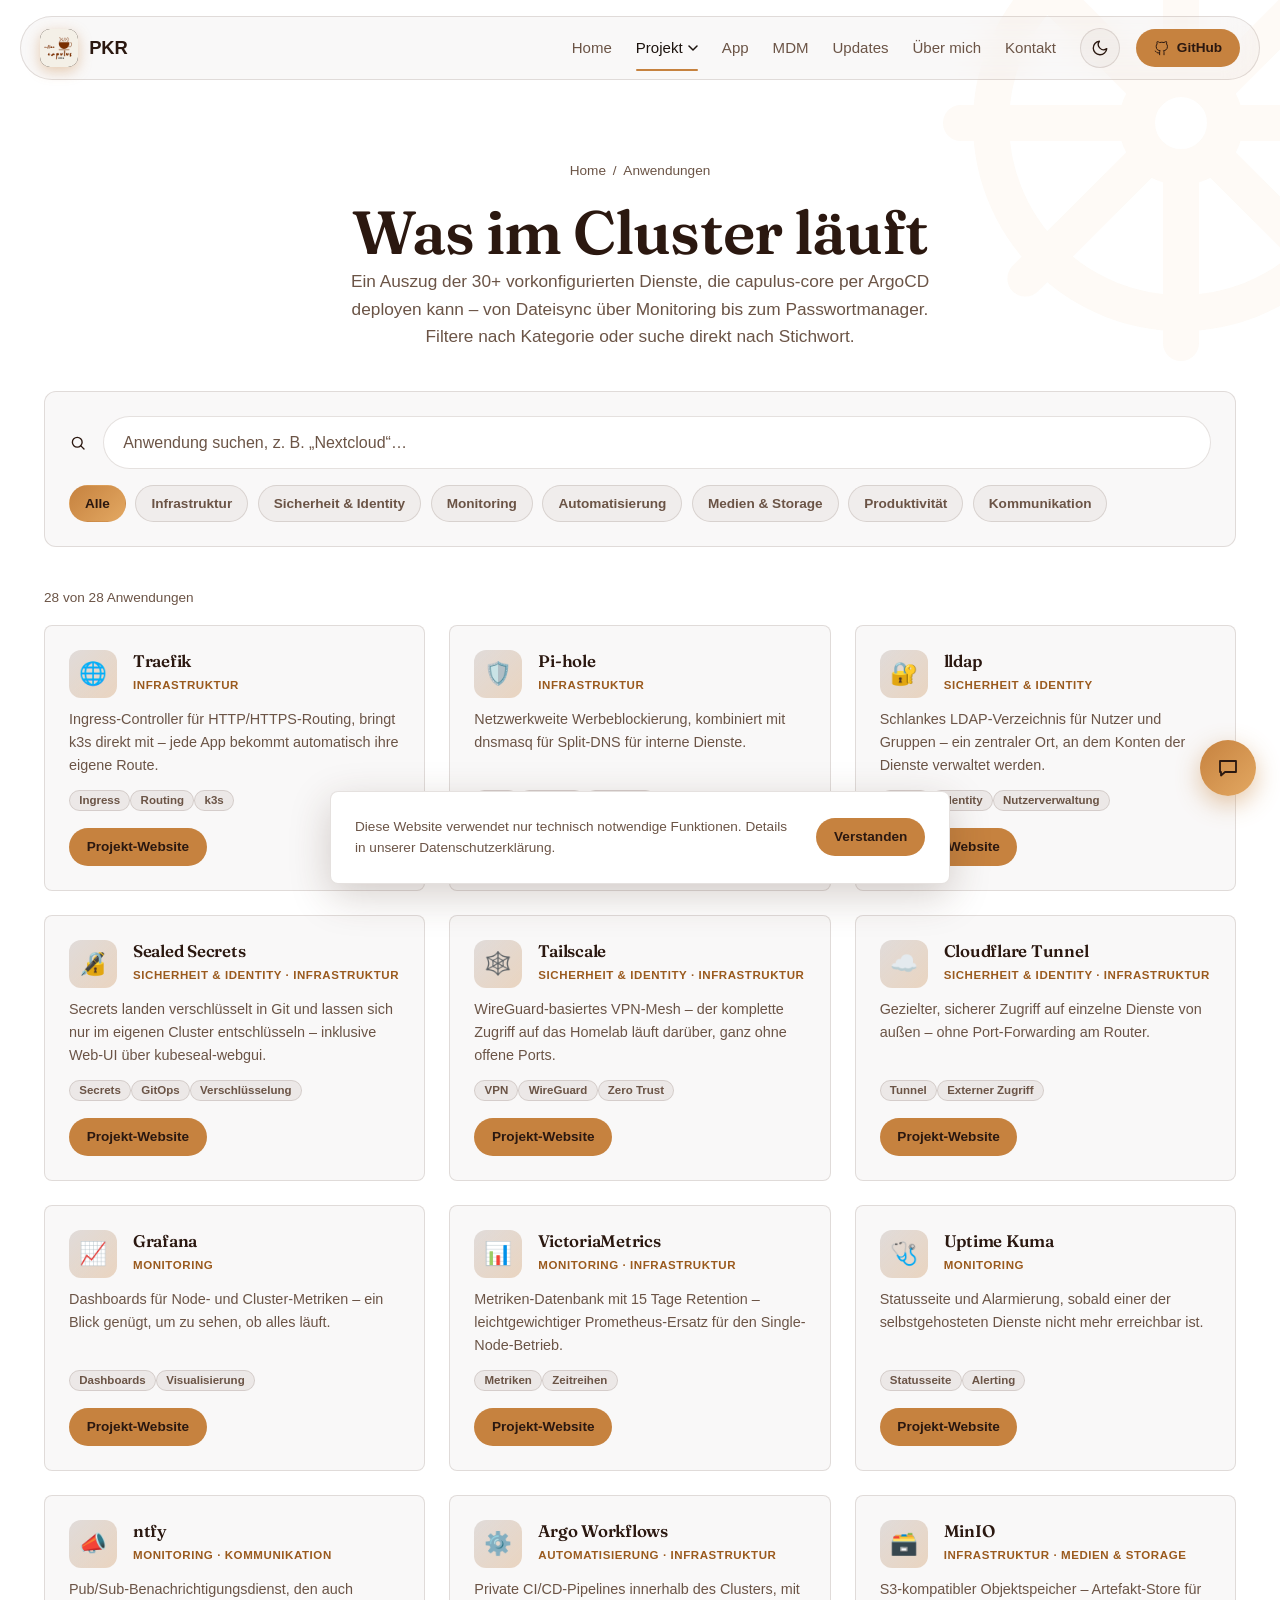
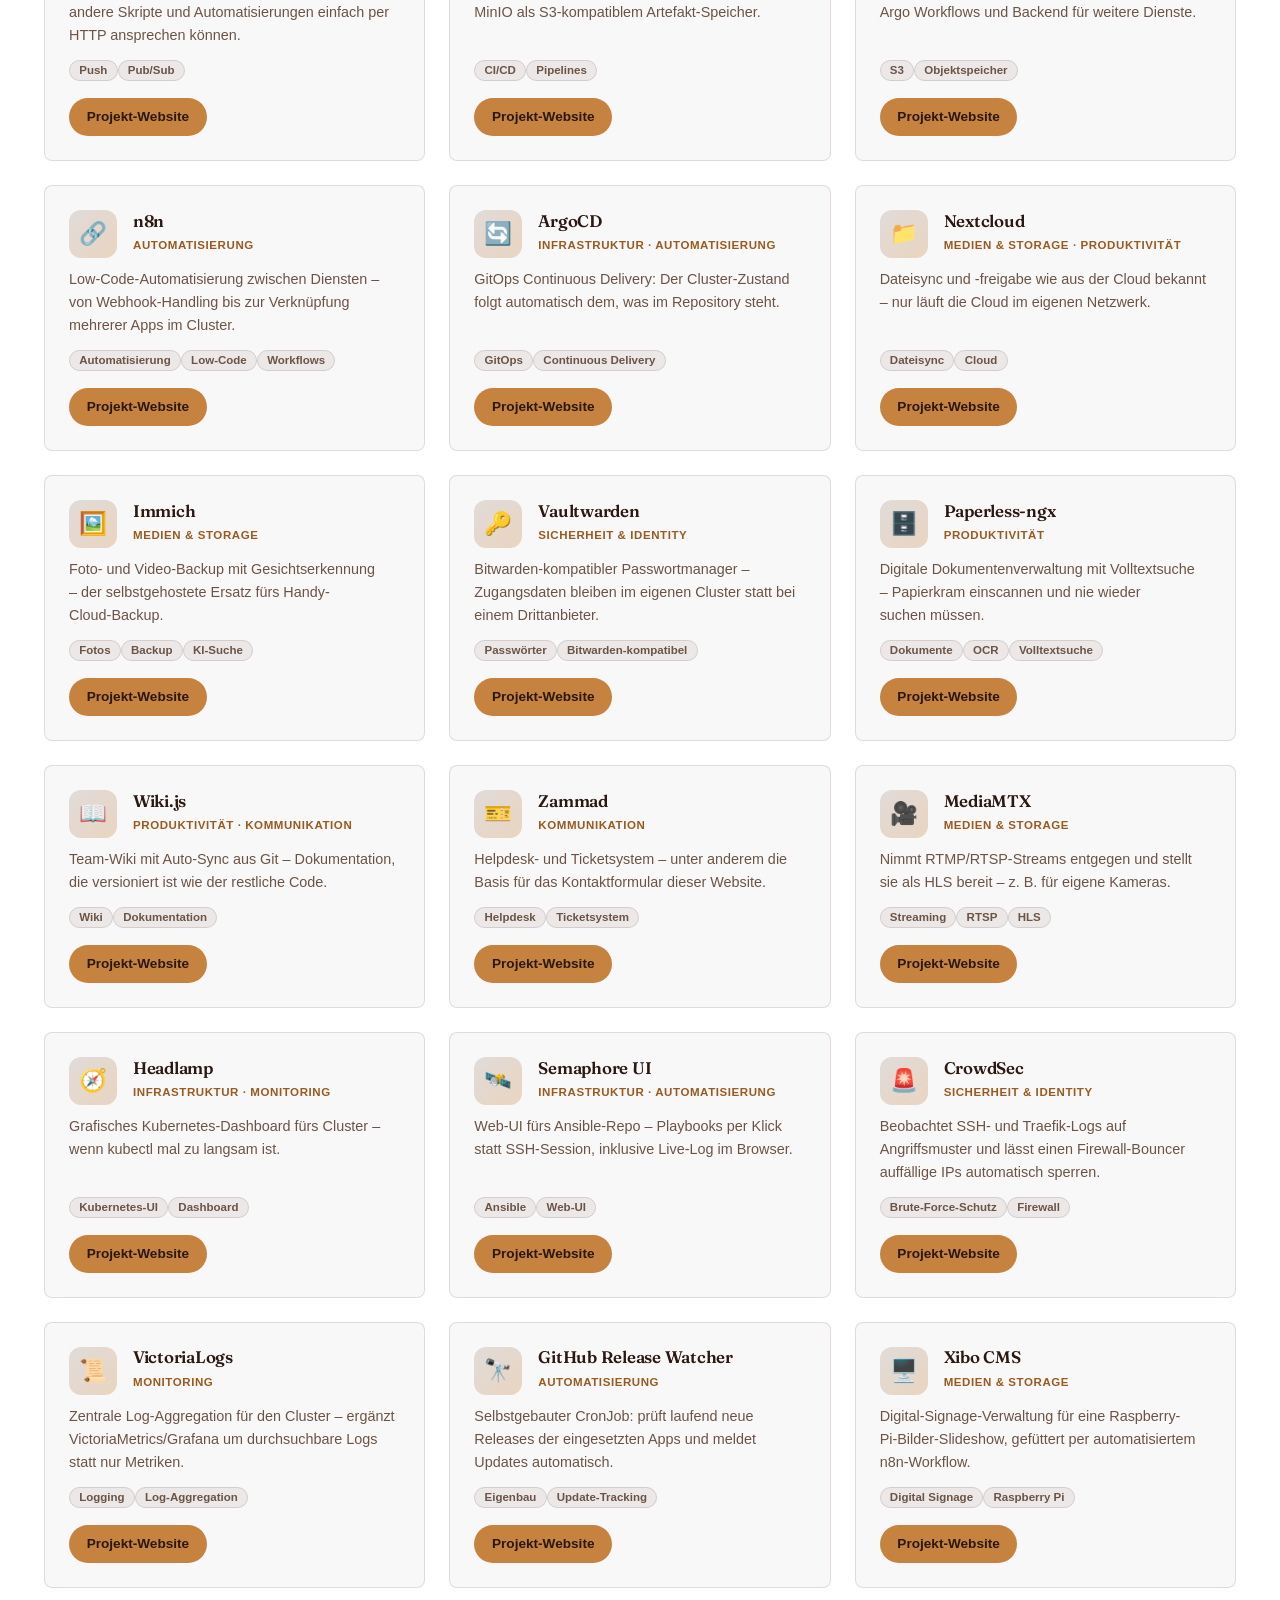
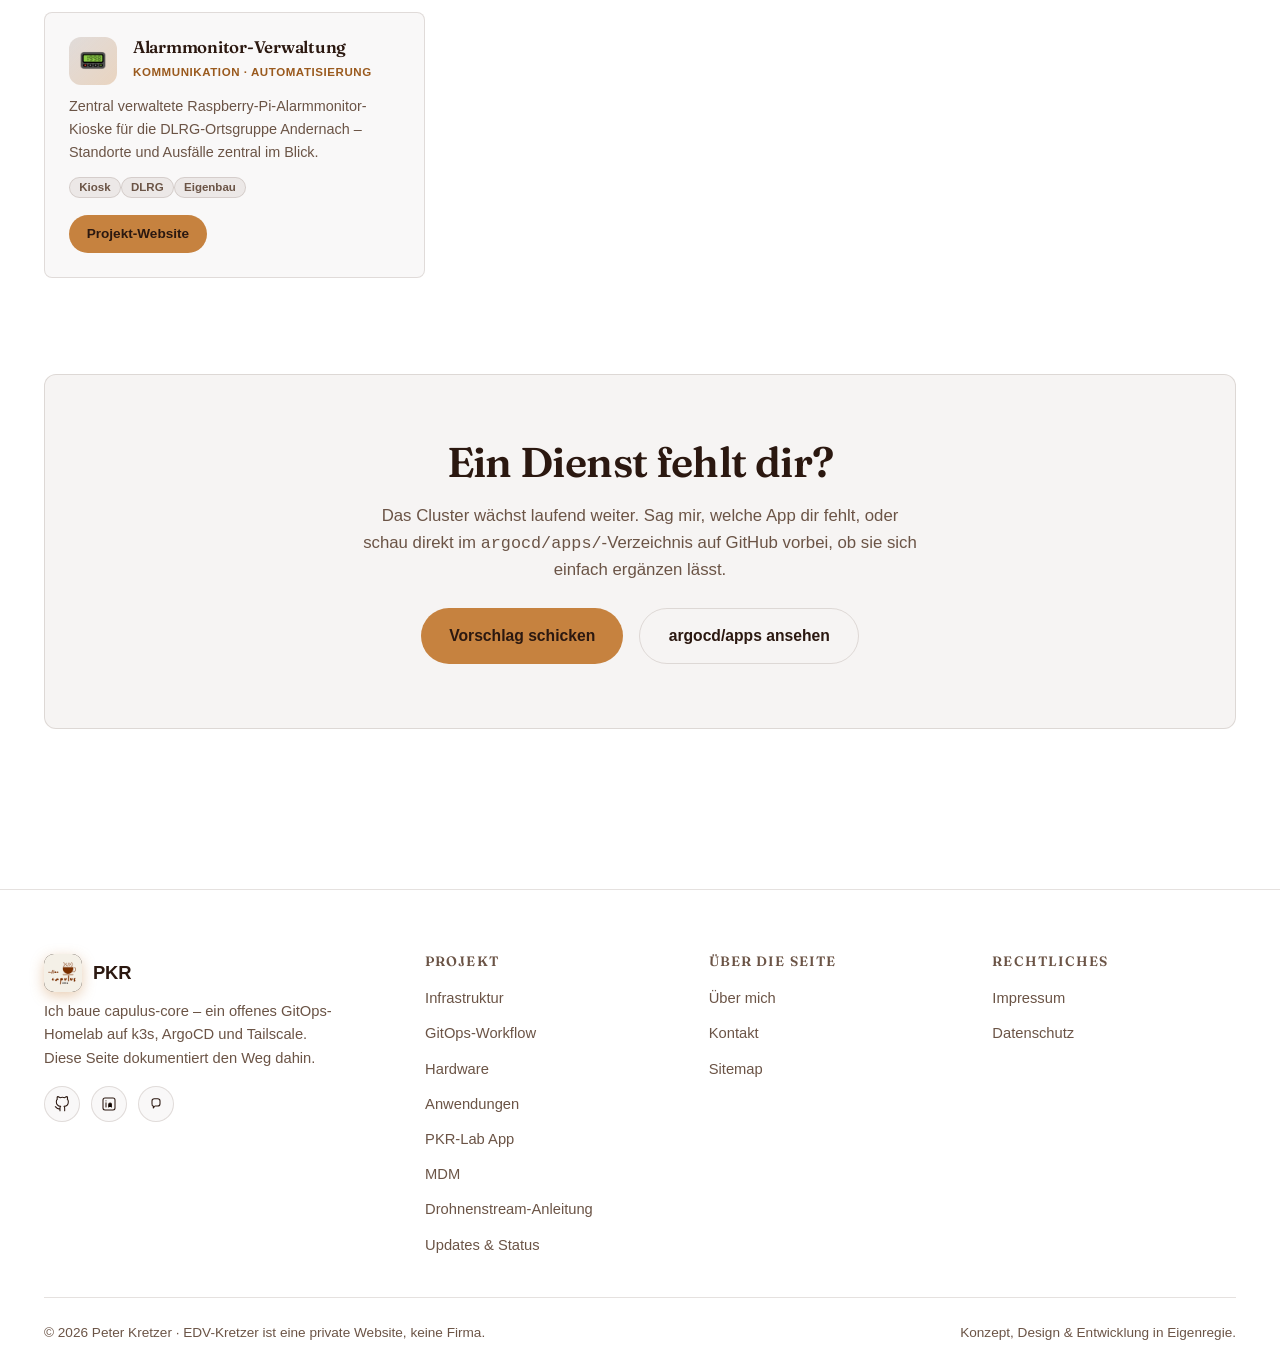
==== commit 632f5373: "fix(anwendungen): Suchfeld mit geraden Anführungszeichen auszeichnen Die Attribute des Suchfelds sta" ====
--- a/anwendungen.html
+++ b/anwendungen.html
@@ -309,7 +309,7 @@
         <div class="search-row">
           <svg width="18" height="18" aria-hidden="true"><use href="assets/icons/sprite.svg#icon-search"></use></svg>
           <label class="visually-hidden" for="app-search">Anwendungen durchsuchen</label>
-          <input type=”search” id=”app-search” placeholder=”Anwendung suchen, z. B. „Nextcloud”…” autocomplete=”off”>
+          <input type="search" id="app-search" placeholder="Anwendung suchen, z. B. „Nextcloud“…" autocomplete="off">
         </div>
         <div class="filter-row" id="filter-row" role="group" aria-label="Nach Bereich filtern"></div>
       </div>
